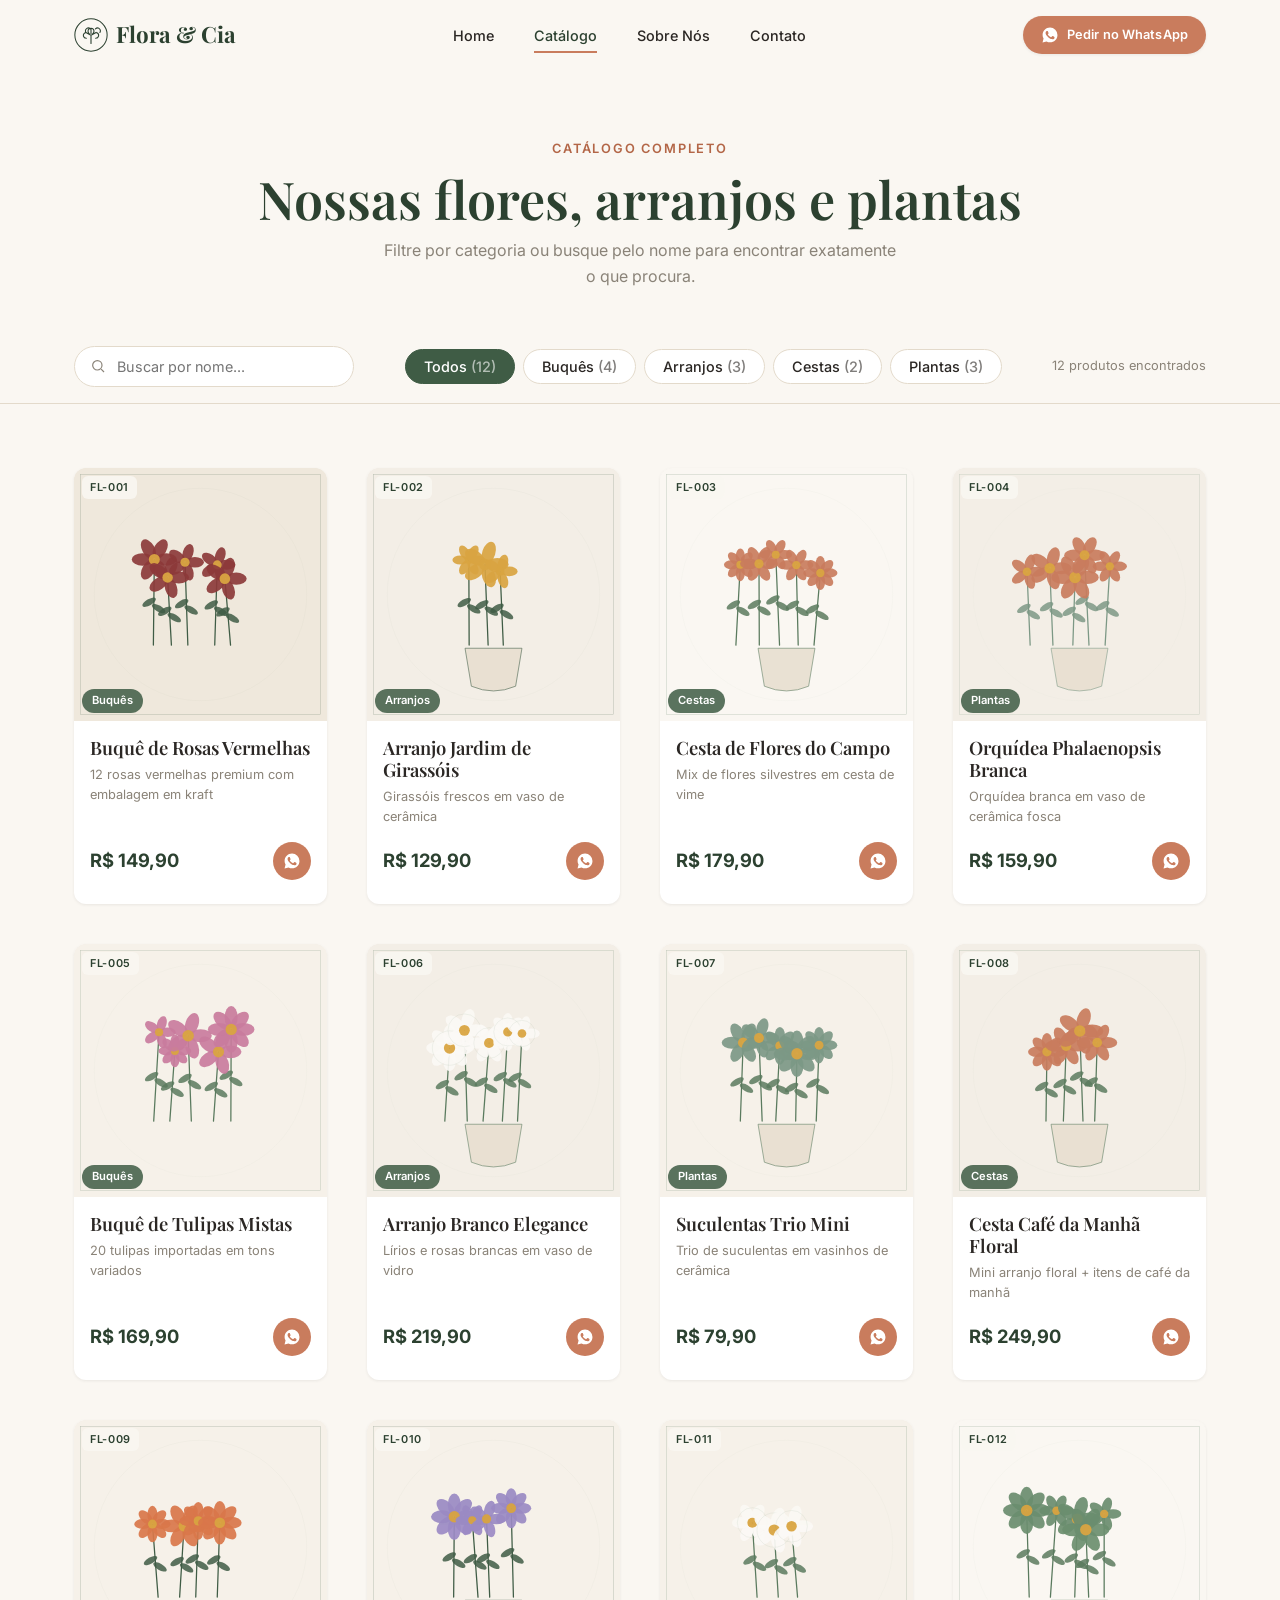
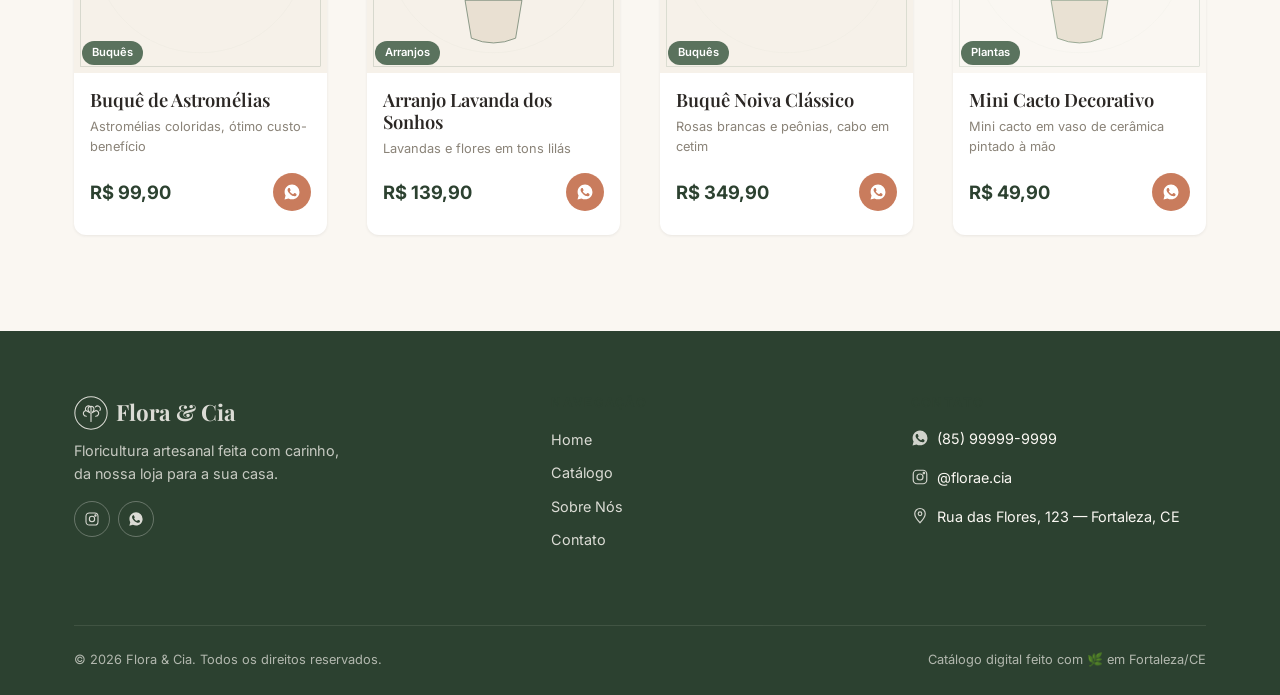
==== catalogo.html @ 4e7cace7 "Primeiro commit de lancamento" ====
<!DOCTYPE html>
<html lang="pt-BR">
<head>
  <meta charset="UTF-8">
  <meta name="viewport" content="width=device-width, initial-scale=1.0">
  <title>Catálogo | Flora & Cia</title>
  <meta name="description" content="Explore nosso catálogo completo de buquês, arranjos, cestas e plantas.">
  <link rel="icon" href="data:,">
  <link rel="stylesheet" href="css/global.css">
  <link rel="stylesheet" href="css/components.css">
  <link rel="stylesheet" href="css/catalogo.css">
</head>
<body>

  <!-- ============ NAVBAR ============ -->
  <header class="navbar">
    <div class="container navbar__inner">
      <a href="index.html" class="navbar__logo">
        <svg class="logo-mark" viewBox="0 0 40 40" fill="none">
          <circle cx="20" cy="20" r="19" stroke="currentColor" stroke-width="1.2"/>
          <path d="M20 12c2 0 3.5 1.7 3.5 3.7 0 1.4-.8 2.5-1.8 3.3M20 12c-2 0-3.5 1.7-3.5 3.7 0 1.4.8 2.5 1.8 3.3M20 12v6.5M14 17c-1.1-1.7-.5-3.8 1.1-4.8 1.4-.9 3.1-.4 4.2.6M14 17c-2 .4-3.3 2.3-2.9 4.3.4 1.5 1.8 2.5 3.4 2.5M14 17l4.9 2.8m11.6-2.8c1.1-1.7.5-3.8-1.1-4.8-1.4-.9-3.1-.4-4.2.6M26 17c2 .4 3.3 2.3 2.9 4.3-.4 1.5-1.8 2.5-3.4 2.5M26 17l-4.9 2.8M20 30v-9.5" stroke="currentColor" stroke-width="1.3" stroke-linecap="round"/>
        </svg>
        Flora &amp; Cia
      </a>

      <nav class="navbar__links" id="navbar-links">
        <a href="index.html">Home</a>
        <a href="catalogo.html" aria-current="page">Catálogo</a>
        <a href="sobre.html">Sobre Nós</a>
        <a href="contato.html">Contato</a>
      </nav>

      <div class="navbar__actions">
        <a href="#" class="btn btn--primary btn--sm" data-whatsapp="geral">
          <svg viewBox="0 0 24 24" fill="currentColor"><path d="M12.04 2C6.58 2 2.13 6.45 2.13 11.91c0 1.79.47 3.47 1.29 4.92L2.05 22l5.31-1.39a9.9 9.9 0 0 0 4.68 1.19h.01c5.46 0 9.91-4.45 9.91-9.91A9.93 9.93 0 0 0 12.04 2Zm5.85 14.18c-.25.7-1.45 1.34-2 1.43-.51.08-1.15.12-1.86-.12-.43-.14-.98-.33-1.68-.64-2.96-1.28-4.89-4.26-5.04-4.46-.15-.2-1.2-1.6-1.2-3.05 0-1.45.76-2.16 1.03-2.46.27-.3.59-.37.78-.37.2 0 .39 0 .56.01.18.01.42-.07.66.5.25.6.84 2.07.91 2.22.07.15.12.33.02.53-.1.2-.15.32-.3.49-.15.17-.31.38-.45.51-.15.15-.3.31-.13.61.17.3.76 1.25 1.63 2.02 1.12.99 2.06 1.3 2.36 1.45.3.15.48.13.65-.08.18-.2.74-.86.94-1.16.2-.3.4-.25.66-.15.27.1 1.7.8 1.99.94.3.15.49.22.56.34.07.13.07.74-.18 1.44Z"/></svg>
          <span class="btn-label">Pedir no WhatsApp</span>
        </a>
        <button type="button" class="navbar__toggle" aria-label="Abrir menu" aria-expanded="false">
          <span></span><span></span><span></span>
        </button>
      </div>
    </div>
  </header>

  <main>
    <!-- ============ CABEÇALHO DO CATÁLOGO ============ -->
    <section class="catalog-header container">
      <span class="eyebrow">Catálogo completo</span>
      <h1>Nossas flores, arranjos e plantas</h1>
      <p>Filtre por categoria ou busque pelo nome para encontrar exatamente o que procura.</p>
    </section>

    <!-- ============ BARRA DE FILTROS ============ -->
    <div class="catalog-toolbar">
      <div class="container catalog-toolbar__inner">
        <div class="catalog-search">
          <svg viewBox="0 0 24 24" fill="none" stroke="currentColor" stroke-width="1.8"><circle cx="11" cy="11" r="7"/><path d="m21 21-4.3-4.3"/></svg>
          <input type="text" id="catalog-search-input" placeholder="Buscar por nome..." aria-label="Buscar produto por nome">
        </div>
        <div class="catalog-filters" id="catalog-filters">
          <!-- Preenchido via js/filtro.js -->
        </div>
        <span class="catalog-count" id="catalog-count"></span>
      </div>
    </div>

    <!-- ============ GRADE DE PRODUTOS ============ -->
    <section class="container">
      <div class="grid grid--4 catalog-grid" id="catalog-grid">
        <!-- Preenchido via js/filtro.js -->
      </div>
    </section>
  </main>

  <!-- ============ FOOTER ============ -->
  <footer class="site-footer">
    <div class="container">
      <div class="footer__grid">
        <div class="footer__brand">
          <a href="index.html" class="navbar__logo">
            <svg class="logo-mark" viewBox="0 0 40 40" fill="none">
              <circle cx="20" cy="20" r="19" stroke="currentColor" stroke-width="1.2"/>
              <path d="M20 12c2 0 3.5 1.7 3.5 3.7 0 1.4-.8 2.5-1.8 3.3M20 12c-2 0-3.5 1.7-3.5 3.7 0 1.4.8 2.5 1.8 3.3M20 12v6.5M14 17c-1.1-1.7-.5-3.8 1.1-4.8 1.4-.9 3.1-.4 4.2.6M14 17c-2 .4-3.3 2.3-2.9 4.3.4 1.5 1.8 2.5 3.4 2.5M14 17l4.9 2.8m11.6-2.8c1.1-1.7.5-3.8-1.1-4.8-1.4-.9-3.1-.4-4.2.6M26 17c2 .4 3.3 2.3 2.9 4.3-.4 1.5-1.8 2.5-3.4 2.5M26 17l-4.9 2.8M20 30v-9.5" stroke="currentColor" stroke-width="1.3" stroke-linecap="round"/>
            </svg>
            Flora &amp; Cia
          </a>
          <p>Floricultura artesanal feita com carinho, da nossa loja para a sua casa.</p>
          <div class="footer__social">
            <a href="#" aria-label="Instagram">
              <svg viewBox="0 0 24 24" fill="none" stroke="currentColor" stroke-width="1.6"><rect x="3" y="3" width="18" height="18" rx="5"/><circle cx="12" cy="12" r="4"/><circle cx="17.2" cy="6.8" r="1"/></svg>
            </a>
            <a href="#" aria-label="WhatsApp" data-whatsapp="geral">
              <svg viewBox="0 0 24 24" fill="currentColor"><path d="M12.04 2C6.58 2 2.13 6.45 2.13 11.91c0 1.79.47 3.47 1.29 4.92L2.05 22l5.31-1.39a9.9 9.9 0 0 0 4.68 1.19h.01c5.46 0 9.91-4.45 9.91-9.91A9.93 9.93 0 0 0 12.04 2Zm5.85 14.18c-.25.7-1.45 1.34-2 1.43-.51.08-1.15.12-1.86-.12-.43-.14-.98-.33-1.68-.64-2.96-1.28-4.89-4.26-5.04-4.46-.15-.2-1.2-1.6-1.2-3.05 0-1.45.76-2.16 1.03-2.46.27-.3.59-.37.78-.37.2 0 .39 0 .56.01.18.01.42-.07.66.5.25.6.84 2.07.91 2.22.07.15.12.33.02.53-.1.2-.15.32-.3.49-.15.17-.31.38-.45.51-.15.15-.3.31-.13.61.17.3.76 1.25 1.63 2.02 1.12.99 2.06 1.3 2.36 1.45.3.15.48.13.65-.08.18-.2.74-.86.94-1.16.2-.3.4-.25.66-.15.27.1 1.7.8 1.99.94.3.15.49.22.56.34.07.13.07.74-.18 1.44Z"/></svg>
            </a>
          </div>
        </div>

        <div class="footer__col">
          <h4 class="footer__heading">Navegação</h4>
          <ul class="footer__links">
            <li><a href="index.html">Home</a></li>
            <li><a href="catalogo.html">Catálogo</a></li>
            <li><a href="sobre.html">Sobre Nós</a></li>
            <li><a href="contato.html">Contato</a></li>
          </ul>
        </div>

        <div class="footer__col">
          <h4 class="footer__heading">Contato</h4>
          <ul class="footer__contact">
            <li>
              <svg viewBox="0 0 24 24" fill="currentColor"><path d="M12.04 2C6.58 2 2.13 6.45 2.13 11.91c0 1.79.47 3.47 1.29 4.92L2.05 22l5.31-1.39a9.9 9.9 0 0 0 4.68 1.19h.01c5.46 0 9.91-4.45 9.91-9.91A9.93 9.93 0 0 0 12.04 2Zm5.85 14.18c-.25.7-1.45 1.34-2 1.43-.51.08-1.15.12-1.86-.12-.43-.14-.98-.33-1.68-.64-2.96-1.28-4.89-4.26-5.04-4.46-.15-.2-1.2-1.6-1.2-3.05 0-1.45.76-2.16 1.03-2.46.27-.3.59-.37.78-.37.2 0 .39 0 .56.01.18.01.42-.07.66.5.25.6.84 2.07.91 2.22.07.15.12.33.02.53-.1.2-.15.32-.3.49-.15.17-.31.38-.45.51-.15.15-.3.31-.13.61.17.3.76 1.25 1.63 2.02 1.12.99 2.06 1.3 2.36 1.45.3.15.48.13.65-.08.18-.2.74-.86.94-1.16.2-.3.4-.25.66-.15.27.1 1.7.8 1.99.94.3.15.49.22.56.34.07.13.07.74-.18 1.44Z"/></svg>
              <span>(85) 99999-9999</span>
            </li>
            <li>
              <svg viewBox="0 0 24 24" fill="none" stroke="currentColor" stroke-width="1.6"><rect x="3" y="3" width="18" height="18" rx="5"/><circle cx="12" cy="12" r="4"/><circle cx="17.2" cy="6.8" r="1"/></svg>
              <span>@florae.cia</span>
            </li>
            <li>
              <svg viewBox="0 0 24 24" fill="none" stroke="currentColor" stroke-width="1.6"><path d="M12 21s-7-7.3-7-12a7 7 0 1 1 14 0c0 4.7-7 12-7 12Z"/><circle cx="12" cy="9" r="2.4"/></svg>
              <span>Rua das Flores, 123 — Fortaleza, CE</span>
            </li>
          </ul>
        </div>
      </div>

      <div class="footer__bottom">
        <span>© 2026 Flora &amp; Cia. Todos os direitos reservados.</span>
        <span>Catálogo digital feito com 🌿 em Fortaleza/CE</span>
      </div>
    </div>
  </footer>

  <a href="#" class="whatsapp-float" data-whatsapp="geral" aria-label="Falar no WhatsApp">
    <svg viewBox="0 0 24 24" fill="currentColor"><path d="M12.04 2C6.58 2 2.13 6.45 2.13 11.91c0 1.79.47 3.47 1.29 4.92L2.05 22l5.31-1.39a9.9 9.9 0 0 0 4.68 1.19h.01c5.46 0 9.91-4.45 9.91-9.91A9.93 9.93 0 0 0 12.04 2Zm5.85 14.18c-.25.7-1.45 1.34-2 1.43-.51.08-1.15.12-1.86-.12-.43-.14-.98-.33-1.68-.64-2.96-1.28-4.89-4.26-5.04-4.46-.15-.2-1.2-1.6-1.2-3.05 0-1.45.76-2.16 1.03-2.46.27-.3.59-.37.78-.37.2 0 .39 0 .56.01.18.01.42-.07.66.5.25.6.84 2.07.91 2.22.07.15.12.33.02.53-.1.2-.15.32-.3.49-.15.17-.31.38-.45.51-.15.15-.3.31-.13.61.17.3.76 1.25 1.63 2.02 1.12.99 2.06 1.3 2.36 1.45.3.15.48.13.65-.08.18-.2.74-.86.94-1.16.2-.3.4-.25.66-.15.27.1 1.7.8 1.99.94.3.15.49.22.56.34.07.13.07.74-.18 1.44Z"/></svg>
  </a>

  <script src="js/whatsapp.js"></script>
  <script src="js/produtos.js"></script>
  <script src="js/ui.js"></script>
  <script src="js/filtro.js"></script>
</body>
</html>
---- css/global.css ----
/* ====================================================================
   GLOBAL.CSS — Design Tokens, Reset, Tipografia Base
   Floricultura — Design System: delicadeza, sofisticação, confiança
   ==================================================================== */

/* ---------- Importação de fontes ---------- */
@import url('https://fonts.googleapis.com/css2?family=Playfair+Display:ital,wght@0,500;0,600;0,700;1,500&family=Inter:wght@400;500;600;700&display=swap');

/* ---------- Design Tokens ---------- */
:root {
  /* Cores */
  --color-primary: #3F5C45;        /* verde-musgo */
  --color-primary-light: #7C9885;  /* verde-sálvia */
  --color-primary-dark: #2C4130;
  --color-secondary: #C97C5D;      /* terracota */
  --color-secondary-dark: #B36647;
  --color-accent: #D9A441;         /* dourado-areia */
  --color-text: #2B2724;           /* carvão quente */
  --color-text-muted: #8A8378;     /* cinza-areia */
  --color-bg: #FAF7F2;             /* off-white */
  --color-bg-alt: #F3EEE6;         /* off-white levemente mais escuro */
  --color-bg-deep: #EFE8DC;
  --color-white: #FFFFFF;
  --color-error: #8C3A3A;          /* vinho */
  --color-border: #E3DACB;

  /* Tipografia */
  --font-display: 'Playfair Display', Georgia, serif;
  --font-body: 'Inter', -apple-system, BlinkMacSystemFont, sans-serif;

  --fs-xs: 0.8rem;
  --fs-sm: 0.9rem;
  --fs-base: 1rem;
  --fs-md: 1.15rem;
  --fs-lg: 1.4rem;
  --fs-xl: 1.85rem;
  --fs-2xl: 2.5rem;
  --fs-3xl: 3.25rem;

  /* Espaçamentos */
  --space-xs: 4px;
  --space-sm: 8px;
  --space-md: 16px;
  --space-lg: 24px;
  --space-xl: 40px;
  --space-2xl: 64px;
  --space-3xl: 96px;

  /* Bordas */
  --radius-sm: 6px;
  --radius-md: 12px;
  --radius-lg: 20px;
  --radius-full: 999px;

  /* Sombras */
  --shadow-sm: 0 1px 3px rgba(43, 39, 36, 0.08);
  --shadow-md: 0 4px 16px rgba(43, 39, 36, 0.10);
  --shadow-lg: 0 16px 40px rgba(43, 39, 36, 0.14);

  /* Transições */
  --transition-fast: 0.18s ease;
  --transition-base: 0.28s cubic-bezier(0.4, 0, 0.2, 1);

  /* Largura máxima de conteúdo */
  --container-max: 1180px;
}

/* ---------- Reset ---------- */
*, *::before, *::after {
  box-sizing: border-box;
  margin: 0;
  padding: 0;
}

html {
  scroll-behavior: smooth;
}

@media (prefers-reduced-motion: reduce) {
  html {
    scroll-behavior: auto;
  }
  *, *::before, *::after {
    animation-duration: 0.01ms !important;
    animation-iteration-count: 1 !important;
    transition-duration: 0.01ms !important;
    scroll-behavior: auto !important;
  }
}

body {
  font-family: var(--font-body);
  font-size: var(--fs-base);
  color: var(--color-text);
  background-color: var(--color-bg);
  line-height: 1.6;
  -webkit-font-smoothing: antialiased;
  min-height: 100vh;
}

img {
  max-width: 100%;
  display: block;
}

a {
  color: inherit;
  text-decoration: none;
}

ul, ol {
  list-style: none;
}

button {
  font-family: inherit;
  cursor: pointer;
  border: none;
  background: none;
}

input, select {
  font-family: inherit;
  font-size: inherit;
}

/* Foco visível para acessibilidade de teclado */
a:focus-visible,
button:focus-visible,
input:focus-visible,
select:focus-visible {
  outline: 2px solid var(--color-secondary);
  outline-offset: 3px;
  border-radius: var(--radius-sm);
}

/* ---------- Tipografia base ---------- */
h1, h2, h3, h4 {
  font-family: var(--font-display);
  color: var(--color-primary-dark);
  line-height: 1.2;
  font-weight: 600;
}

h1 { font-size: var(--fs-3xl); }
h2 { font-size: var(--fs-2xl); }
h3 { font-size: var(--fs-xl); }
h4 { font-size: var(--fs-md); }

p {
  color: var(--color-text);
}

.text-muted {
  color: var(--color-text-muted);
}

/* ---------- Utilitários de layout ---------- */
.container {
  width: 100%;
  max-width: var(--container-max);
  margin-inline: auto;
  padding-inline: var(--space-lg);
}

.section {
  padding-block: var(--space-3xl);
}

.section--alt {
  background-color: var(--color-bg-alt);
}

.section-header {
  text-align: center;
  max-width: 640px;
  margin-inline: auto;
  margin-bottom: var(--space-2xl);
}

.eyebrow {
  display: inline-block;
  font-family: var(--font-body);
  font-size: var(--fs-xs);
  font-weight: 600;
  letter-spacing: 0.14em;
  text-transform: uppercase;
  color: var(--color-secondary-dark);
  margin-bottom: var(--space-sm);
}

.section-header h2 {
  margin-bottom: var(--space-sm);
}

.section-header p {
  color: var(--color-text-muted);
  font-size: var(--fs-md);
}

.text-center { text-align: center; }

.visually-hidden {
  position: absolute;
  width: 1px;
  height: 1px;
  overflow: hidden;
  clip: rect(0,0,0,0);
  white-space: nowrap;
}

/* ---------- Grid utilitário ---------- */
.grid {
  display: grid;
  gap: var(--space-xl);
}

.grid--2 { grid-template-columns: repeat(2, 1fr); }
.grid--3 { grid-template-columns: repeat(3, 1fr); }
.grid--4 { grid-template-columns: repeat(4, 1fr); }

@media (max-width: 980px) {
  .grid--4 { grid-template-columns: repeat(2, 1fr); }
  .grid--3 { grid-template-columns: repeat(2, 1fr); }
}

@media (max-width: 620px) {
  :root {
    --fs-3xl: 2.25rem;
    --fs-2xl: 1.85rem;
    --fs-xl: 1.4rem;
    --space-3xl: 56px;
    --space-2xl: 40px;
  }
  .grid--4, .grid--3, .grid--2 {
    grid-template-columns: 1fr;
  }
}
---- css/components.css ----
/* ====================================================================
   COMPONENTS.CSS — Navbar, Footer, Botões, Cards, Badges
   ==================================================================== */

/* ---------- Botões ---------- */
.btn {
  display: inline-flex;
  align-items: center;
  justify-content: center;
  gap: var(--space-sm);
  padding: 13px 28px;
  font-size: var(--fs-sm);
  font-weight: 600;
  letter-spacing: 0.01em;
  border-radius: var(--radius-full);
  transition: transform var(--transition-fast), box-shadow var(--transition-fast), background-color var(--transition-fast);
  white-space: nowrap;
}

.btn svg {
  width: 18px;
  height: 18px;
  flex-shrink: 0;
}

.btn--primary {
  background-color: var(--color-secondary);
  color: var(--color-white);
  box-shadow: var(--shadow-sm);
}

.btn--primary:hover {
  background-color: var(--color-secondary-dark);
  box-shadow: var(--shadow-md);
  transform: translateY(-2px);
}

.btn--secondary {
  background-color: transparent;
  color: var(--color-primary);
  border: 1.5px solid var(--color-primary);
}

.btn--secondary:hover {
  background-color: var(--color-primary);
  color: var(--color-white);
}

.btn--block {
  width: 100%;
}

.btn--lg {
  padding: 16px 36px;
  font-size: var(--fs-base);
}

.btn--sm {
  padding: 9px 18px;
  font-size: var(--fs-xs);
}

.btn--ghost {
  background-color: var(--color-bg-deep);
  color: var(--color-primary-dark);
}

.btn--ghost:hover {
  background-color: var(--color-border);
}

/* ---------- Navbar ---------- */
.navbar {
  position: sticky;
  top: 0;
  z-index: 100;
  background-color: rgba(250, 247, 242, 0.92);
  backdrop-filter: blur(8px);
  border-bottom: 1px solid transparent;
  transition: border-color var(--transition-base), box-shadow var(--transition-base);
}

.navbar.is-scrolled {
  border-bottom-color: var(--color-border);
  box-shadow: var(--shadow-sm);
}

.navbar__inner {
  display: flex;
  align-items: center;
  justify-content: space-between;
  padding-block: var(--space-md);
  gap: var(--space-lg);
}

.navbar__logo {
  display: flex;
  align-items: center;
  gap: var(--space-sm);
  font-family: var(--font-display);
  font-size: var(--fs-lg);
  font-weight: 700;
  color: var(--color-primary-dark);
}

.navbar__logo .logo-mark {
  width: 34px;
  height: 34px;
  flex-shrink: 0;
}

.navbar__links {
  display: flex;
  align-items: center;
  gap: var(--space-xl);
}

.navbar__links a {
  font-size: var(--fs-sm);
  font-weight: 500;
  color: var(--color-text);
  position: relative;
  padding-block: 4px;
  transition: color var(--transition-fast);
}

.navbar__links a::after {
  content: '';
  position: absolute;
  left: 0;
  bottom: -2px;
  width: 0;
  height: 1.5px;
  background-color: var(--color-secondary);
  transition: width var(--transition-base);
}

.navbar__links a:hover,
.navbar__links a[aria-current="page"] {
  color: var(--color-primary-dark);
}

.navbar__links a:hover::after,
.navbar__links a[aria-current="page"]::after {
  width: 100%;
}

.navbar__actions {
  display: flex;
  align-items: center;
  gap: var(--space-md);
}

.navbar__toggle {
  display: none;
  flex-direction: column;
  gap: 5px;
  padding: 6px;
}

.navbar__toggle span {
  display: block;
  width: 24px;
  height: 2px;
  background-color: var(--color-primary-dark);
  transition: transform var(--transition-fast), opacity var(--transition-fast);
}

@media (max-width: 860px) {
  .navbar__links {
    position: absolute;
    top: 100%;
    left: 0;
    right: 0;
    bottom: auto;
    max-height: calc(100vh - 100%);
    overflow-y: auto;
    z-index: 110;
    flex-direction: column;
    background-color: var(--color-bg);
    padding: var(--space-xl) var(--space-lg);
    gap: var(--space-lg);
    transform: translateY(-12px);
    opacity: 0;
    visibility: hidden;
    box-shadow: var(--shadow-md);
    transition: opacity var(--transition-base), transform var(--transition-base), visibility var(--transition-base);
  }

  .navbar__links.is-open {
    transform: translateY(0);
    opacity: 1;
    visibility: visible;
  }

  .navbar__toggle {
    display: flex;
  }

  .navbar__toggle.is-active span:nth-child(1) {
    transform: translateY(7px) rotate(45deg);
  }
  .navbar__toggle.is-active span:nth-child(2) {
    opacity: 0;
  }
  .navbar__toggle.is-active span:nth-child(3) {
    transform: translateY(-7px) rotate(-45deg);
  }

  .navbar__actions .btn span.btn-label {
    display: none;
  }
}

/* ---------- Card de Produto ---------- */
.product-card {
  display: flex;
  flex-direction: column;
  background-color: var(--color-white);
  border-radius: var(--radius-md);
  overflow: hidden;
  box-shadow: var(--shadow-sm);
  transition: transform var(--transition-base), box-shadow var(--transition-base);
}

.product-card:hover {
  transform: translateY(-6px);
  box-shadow: var(--shadow-md);
}

.product-card__image-wrap {
  position: relative;
  aspect-ratio: 1 / 1;
  overflow: hidden;
  background-color: var(--color-bg-alt);
}

.product-card__image-wrap img {
  width: 100%;
  height: 100%;
  object-fit: cover;
  transition: transform 0.5s ease;
}

.product-card:hover .product-card__image-wrap img {
  transform: scale(1.06);
}

.product-card__code {
  position: absolute;
  top: var(--space-sm);
  left: var(--space-sm);
  font-size: 0.68rem;
  font-weight: 600;
  letter-spacing: 0.06em;
  color: var(--color-primary-dark);
  background-color: rgba(250, 247, 242, 0.88);
  padding: 3px 8px;
  border-radius: var(--radius-sm);
}

.product-card__category {
  position: absolute;
  bottom: var(--space-sm);
  left: var(--space-sm);
  font-size: 0.7rem;
  font-weight: 600;
  color: var(--color-white);
  background-color: rgba(63, 92, 69, 0.85);
  padding: 3px 10px;
  border-radius: var(--radius-full);
}

.product-card__body {
  padding: var(--space-md) var(--space-md) var(--space-lg);
  display: flex;
  flex-direction: column;
  gap: 6px;
  flex: 1;
}

.product-card__name {
  font-family: var(--font-display);
  font-size: var(--fs-md);
  font-weight: 600;
  color: var(--color-text);
}

.product-card__desc {
  font-size: var(--fs-xs);
  color: var(--color-text-muted);
  flex: 1;
}

.product-card__footer {
  display: flex;
  align-items: center;
  justify-content: space-between;
  margin-top: var(--space-sm);
  gap: var(--space-sm);
}

.product-card__price {
  font-family: var(--font-body);
  font-weight: 700;
  font-size: var(--fs-md);
  color: var(--color-primary-dark);
}

.product-card__price small {
  font-weight: 500;
  font-size: var(--fs-xs);
  color: var(--color-text-muted);
}

.product-card__whatsapp {
  display: inline-flex;
  align-items: center;
  justify-content: center;
  width: 38px;
  height: 38px;
  border-radius: var(--radius-full);
  background-color: var(--color-secondary);
  color: var(--color-white);
  flex-shrink: 0;
  transition: background-color var(--transition-fast), transform var(--transition-fast);
}

.product-card__whatsapp:hover {
  background-color: var(--color-secondary-dark);
  transform: scale(1.08);
}

.product-card__whatsapp svg {
  width: 18px;
  height: 18px;
}

.product-card__link {
  position: absolute;
  inset: 0;
  z-index: 1;
}

.product-card {
  position: relative;
}

.product-card__footer {
  position: relative;
  z-index: 2;
}

.product-card__code,
.product-card__category {
  z-index: 2;
}

/* ---------- Badge indisponível ---------- */
.badge-indisponivel {
  position: absolute;
  inset: 0;
  background-color: rgba(43, 39, 36, 0.55);
  display: flex;
  align-items: center;
  justify-content: center;
  color: var(--color-white);
  font-weight: 600;
  font-size: var(--fs-sm);
  letter-spacing: 0.04em;
  z-index: 2;
}

/* ---------- WhatsApp Float Button (mobile) ---------- */
.whatsapp-float {
  position: fixed;
  bottom: var(--space-lg);
  right: var(--space-lg);
  width: 56px;
  height: 56px;
  border-radius: 50%;
  background-color: var(--color-secondary);
  color: var(--color-white);
  display: none;
  align-items: center;
  justify-content: center;
  box-shadow: var(--shadow-lg);
  z-index: 90;
  transition: transform var(--transition-fast);
}

.whatsapp-float:hover {
  transform: scale(1.08);
}

.whatsapp-float svg {
  width: 26px;
  height: 26px;
}

@media (max-width: 860px) {
  .whatsapp-float {
    display: flex;
  }
}

/* ---------- Footer ---------- */
.site-footer {
  background-color: var(--color-primary-dark);
  color: var(--color-bg);
  padding-block: var(--space-2xl) var(--space-lg);
}

.site-footer a {
  color: var(--color-bg);
  opacity: 0.85;
  transition: opacity var(--transition-fast);
}

.site-footer a:hover {
  opacity: 1;
}

.footer__grid {
  display: grid;
  grid-template-columns: 1.4fr 1fr 1fr;
  gap: var(--space-2xl);
  padding-bottom: var(--space-2xl);
}

.footer__brand .navbar__logo {
  color: var(--color-bg);
  margin-bottom: var(--space-sm);
}

.footer__brand p {
  color: var(--color-bg);
  opacity: 0.75;
  font-size: var(--fs-sm);
  max-width: 280px;
}

.footer__heading {
  font-family: var(--font-body);
  font-size: var(--fs-xs);
  font-weight: 700;
  letter-spacing: 0.1em;
  text-transform: uppercase;
  margin-bottom: var(--space-md);
  opacity: 0.65;
}

.footer__links li {
  margin-bottom: var(--space-sm);
}

.footer__links a {
  font-size: var(--fs-sm);
}

.footer__contact li {
  display: flex;
  align-items: flex-start;
  gap: var(--space-sm);
  margin-bottom: var(--space-md);
  font-size: var(--fs-sm);
}

.footer__contact svg {
  width: 18px;
  height: 18px;
  flex-shrink: 0;
  margin-top: 2px;
  opacity: 0.8;
}

.footer__social {
  display: flex;
  gap: var(--space-sm);
  margin-top: var(--space-md);
}

.footer__social a {
  width: 36px;
  height: 36px;
  border-radius: 50%;
  border: 1px solid rgba(250, 247, 242, 0.35);
  display: flex;
  align-items: center;
  justify-content: center;
  transition: background-color var(--transition-fast), border-color var(--transition-fast);
}

.footer__social a:hover {
  background-color: rgba(250, 247, 242, 0.12);
  border-color: rgba(250, 247, 242, 0.6);
}

.footer__social svg {
  width: 16px;
  height: 16px;
}

.footer__bottom {
  border-top: 1px solid rgba(250, 247, 242, 0.15);
  padding-top: var(--space-lg);
  display: flex;
  justify-content: space-between;
  align-items: center;
  font-size: var(--fs-xs);
  opacity: 0.65;
  flex-wrap: wrap;
  gap: var(--space-sm);
}

@media (max-width: 860px) {
  .footer__grid {
    grid-template-columns: 1fr;
    gap: var(--space-xl);
  }
}

/* ---------- CTA Final (usado em Home e Sobre) ---------- */
.cta-final {
  background-color: var(--color-primary-dark);
  border-radius: var(--radius-lg);
  margin-inline: var(--space-lg);
  padding: var(--space-2xl) var(--space-xl);
  text-align: center;
  position: relative;
  overflow: hidden;
}

.cta-final::before {
  content: '';
  position: absolute;
  top: -40%;
  right: -10%;
  width: 320px;
  height: 320px;
  border-radius: 50%;
  background-color: rgba(217, 164, 65, 0.12);
}

.cta-final__inner {
  position: relative;
  z-index: 1;
  max-width: 520px;
  margin-inline: auto;
}

.cta-final h2 {
  color: var(--color-bg);
  margin-bottom: var(--space-sm);
}

.cta-final p {
  color: var(--color-bg);
  opacity: 0.8;
  margin-bottom: var(--space-xl);
}

/* ---------- Tag/Chip de categoria (usado no catálogo) ---------- */
.chip {
  display: inline-flex;
  align-items: center;
  padding: 8px 18px;
  border-radius: var(--radius-full);
  border: 1px solid var(--color-border);
  background-color: var(--color-white);
  font-size: var(--fs-sm);
  font-weight: 500;
  color: var(--color-text);
  transition: all var(--transition-fast);
}

.chip:hover {
  border-color: var(--color-primary-light);
}

.chip.is-active {
  background-color: var(--color-primary);
  border-color: var(--color-primary);
  color: var(--color-white);
}

/* ---------- Card de Categoria (Home) ---------- */
.category-card {
  display: flex;
  flex-direction: column;
  align-items: center;
  gap: var(--space-md);
  text-align: center;
  padding: var(--space-xl) var(--space-md);
  border-radius: var(--radius-lg);
  background-color: var(--color-white);
  box-shadow: var(--shadow-sm);
  transition: transform var(--transition-base), box-shadow var(--transition-base);
}

.category-card:hover {
  transform: translateY(-5px);
  box-shadow: var(--shadow-md);
}

.category-card__icon {
  width: 56px;
  height: 56px;
  display: flex;
  align-items: center;
  justify-content: center;
  border-radius: 50%;
  background-color: var(--color-bg-alt);
  color: var(--color-primary);
}

.category-card__icon svg {
  width: 28px;
  height: 28px;
}

.category-card__name {
  font-family: var(--font-display);
  font-weight: 600;
  font-size: var(--fs-md);
  color: var(--color-text);
}

.category-card__count {
  font-size: var(--fs-xs);
  color: var(--color-text-muted);
}
---- css/catalogo.css ----
/* ====================================================================
   CATALOGO.CSS — Filtros, Busca, Grade de Produtos
   ==================================================================== */

.catalog-header {
  padding-block: var(--space-2xl) var(--space-xl);
  text-align: center;
}

.catalog-header h1 {
  margin-bottom: var(--space-sm);
}

.catalog-header p {
  color: var(--color-text-muted);
  max-width: 520px;
  margin-inline: auto;
}

/* ---------- Barra de filtros ---------- */
.catalog-toolbar {
  position: sticky;
  top: 73px;
  z-index: 50;
  background-color: rgba(250, 247, 242, 0.95);
  backdrop-filter: blur(8px);
  border-bottom: 1px solid var(--color-border);
  padding-block: var(--space-md);
  margin-bottom: var(--space-2xl);
}

.catalog-toolbar__inner {
  display: flex;
  align-items: center;
  justify-content: space-between;
  gap: var(--space-lg);
  flex-wrap: wrap;
}

.catalog-search {
  position: relative;
  flex-shrink: 0;
  width: 280px;
}

.catalog-search input {
  width: 100%;
  padding: 11px 16px 11px 42px;
  border-radius: var(--radius-full);
  border: 1px solid var(--color-border);
  background-color: var(--color-white);
  font-size: var(--fs-sm);
  color: var(--color-text);
  transition: border-color var(--transition-fast);
}

.catalog-search input:focus {
  outline: none;
  border-color: var(--color-primary-light);
}

.catalog-search svg {
  position: absolute;
  left: 16px;
  top: 50%;
  transform: translateY(-50%);
  width: 16px;
  height: 16px;
  color: var(--color-text-muted);
  pointer-events: none;
}

.catalog-filters {
  display: flex;
  gap: var(--space-sm);
  flex-wrap: wrap;
}

.catalog-count {
  font-size: var(--fs-xs);
  color: var(--color-text-muted);
  white-space: nowrap;
}

/* ---------- Grade ---------- */
.catalog-grid {
  grid-template-columns: repeat(4, 1fr);
  padding-bottom: var(--space-3xl);
}

.catalog-empty {
  grid-column: 1 / -1;
  text-align: center;
  padding-block: var(--space-3xl);
  color: var(--color-text-muted);
}

.catalog-empty svg {
  width: 48px;
  height: 48px;
  margin-bottom: var(--space-md);
  color: var(--color-border);
}

@media (max-width: 980px) {
  .catalog-grid { grid-template-columns: repeat(3, 1fr); }
}

@media (max-width: 760px) {
  .catalog-toolbar { top: 0; }
  .catalog-toolbar__inner {
    flex-direction: column;
    align-items: stretch;
  }
  .catalog-search { width: 100%; }
  .catalog-filters {
    overflow-x: auto;
    flex-wrap: nowrap;
    padding-bottom: 4px;
  }
  .catalog-grid { grid-template-columns: repeat(2, 1fr); gap: var(--space-md); }
}

@media (max-width: 480px) {
  .catalog-grid { grid-template-columns: 1fr; }
}
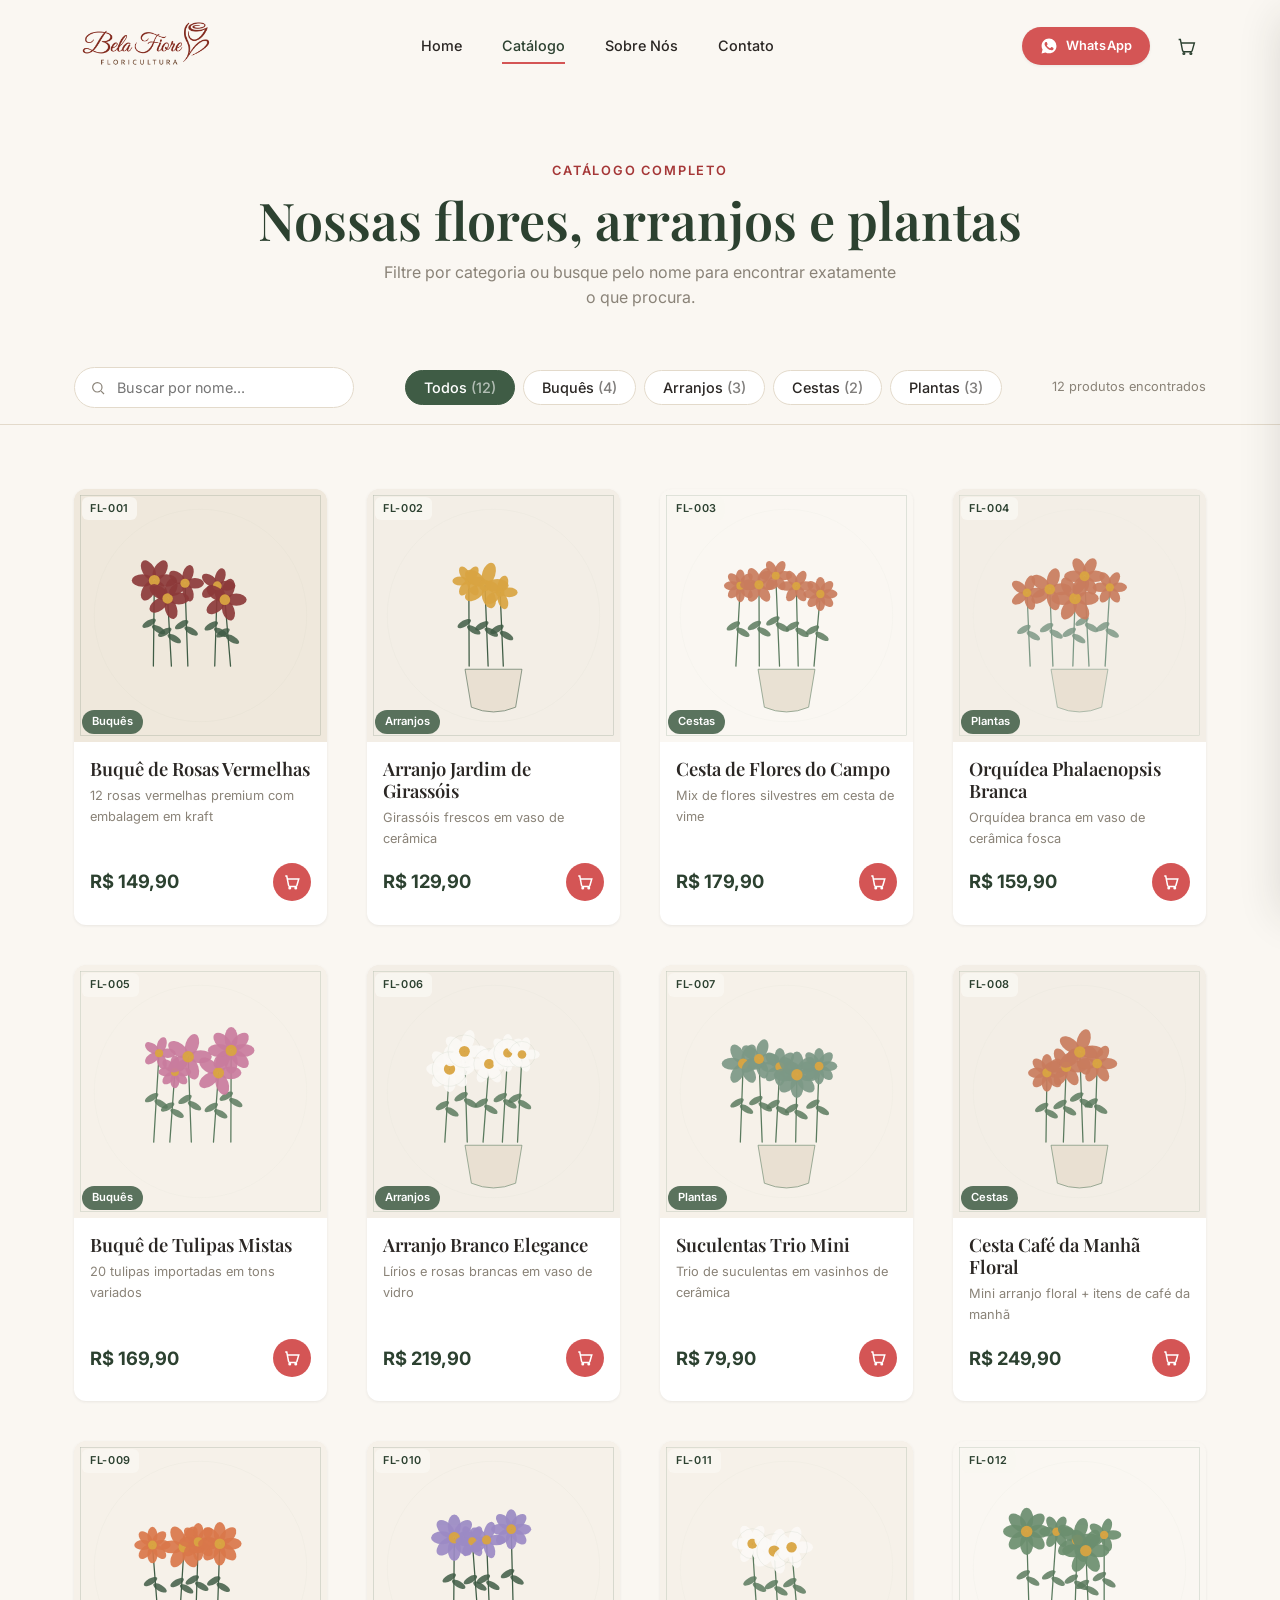
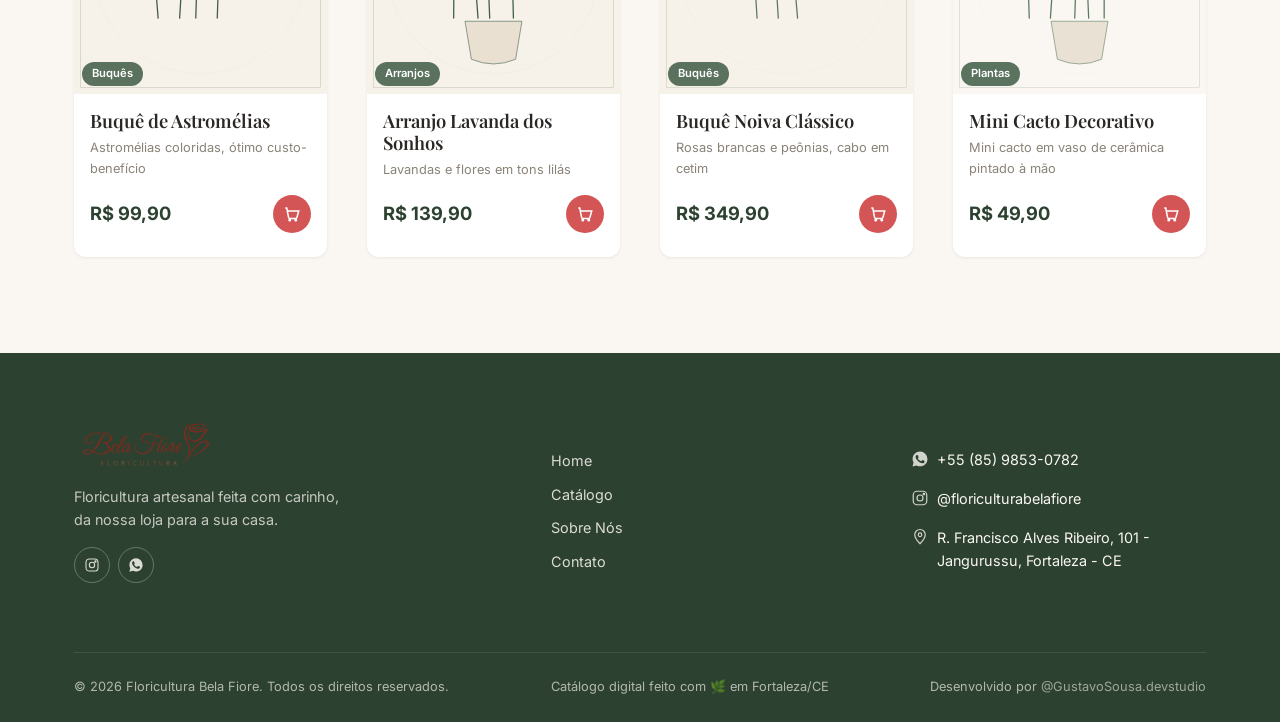
==== commit bdd4bac0: "Site quase completo, apenas aguardadndo imformacoes da cliente" ====
--- a/catalogo.html
+++ b/catalogo.html
@@ -3,12 +3,14 @@
 <head>
   <meta charset="UTF-8">
   <meta name="viewport" content="width=device-width, initial-scale=1.0">
-  <title>Catálogo | Flora & Cia</title>
+  <title>Catálogo | Floricultura Bela Fiore</title>
   <meta name="description" content="Explore nosso catálogo completo de buquês, arranjos, cestas e plantas.">
   <link rel="icon" href="data:,">
   <link rel="stylesheet" href="css/global.css">
   <link rel="stylesheet" href="css/components.css">
+  <link rel="stylesheet" href="css/carrinho.css">
   <link rel="stylesheet" href="css/catalogo.css">
+  <link rel="icon" type="image/x-icon" href="assets/logo/658783828_18084556868196636_3691549075917528460_n.jpg">
 </head>
 <body>
 
@@ -16,11 +18,7 @@
   <header class="navbar">
     <div class="container navbar__inner">
       <a href="index.html" class="navbar__logo">
-        <svg class="logo-mark" viewBox="0 0 40 40" fill="none">
-          <circle cx="20" cy="20" r="19" stroke="currentColor" stroke-width="1.2"/>
-          <path d="M20 12c2 0 3.5 1.7 3.5 3.7 0 1.4-.8 2.5-1.8 3.3M20 12c-2 0-3.5 1.7-3.5 3.7 0 1.4.8 2.5 1.8 3.3M20 12v6.5M14 17c-1.1-1.7-.5-3.8 1.1-4.8 1.4-.9 3.1-.4 4.2.6M14 17c-2 .4-3.3 2.3-2.9 4.3.4 1.5 1.8 2.5 3.4 2.5M14 17l4.9 2.8m11.6-2.8c1.1-1.7.5-3.8-1.1-4.8-1.4-.9-3.1-.4-4.2.6M26 17c2 .4 3.3 2.3 2.9 4.3-.4 1.5-1.8 2.5-3.4 2.5M26 17l-4.9 2.8M20 30v-9.5" stroke="currentColor" stroke-width="1.3" stroke-linecap="round"/>
-        </svg>
-        Flora &amp; Cia
+        <img src="assets/logo/ChatGPT Image 20 de jun. de 2026, 20_28_03.png" alt="" class="logo-mark">
       </a>
 
       <nav class="navbar__links" id="navbar-links">
@@ -33,8 +31,12 @@
       <div class="navbar__actions">
         <a href="#" class="btn btn--primary btn--sm" data-whatsapp="geral">
           <svg viewBox="0 0 24 24" fill="currentColor"><path d="M12.04 2C6.58 2 2.13 6.45 2.13 11.91c0 1.79.47 3.47 1.29 4.92L2.05 22l5.31-1.39a9.9 9.9 0 0 0 4.68 1.19h.01c5.46 0 9.91-4.45 9.91-9.91A9.93 9.93 0 0 0 12.04 2Zm5.85 14.18c-.25.7-1.45 1.34-2 1.43-.51.08-1.15.12-1.86-.12-.43-.14-.98-.33-1.68-.64-2.96-1.28-4.89-4.26-5.04-4.46-.15-.2-1.2-1.6-1.2-3.05 0-1.45.76-2.16 1.03-2.46.27-.3.59-.37.78-.37.2 0 .39 0 .56.01.18.01.42-.07.66.5.25.6.84 2.07.91 2.22.07.15.12.33.02.53-.1.2-.15.32-.3.49-.15.17-.31.38-.45.51-.15.15-.3.31-.13.61.17.3.76 1.25 1.63 2.02 1.12.99 2.06 1.3 2.36 1.45.3.15.48.13.65-.08.18-.2.74-.86.94-1.16.2-.3.4-.25.66-.15.27.1 1.7.8 1.99.94.3.15.49.22.56.34.07.13.07.74-.18 1.44Z"/></svg>
-          <span class="btn-label">Pedir no WhatsApp</span>
+          <span class="btn-label">WhatsApp</span>
         </a>
+        <button type="button" class="cart-trigger" data-cart-open aria-label="Abrir carrinho">
+          <svg viewBox="0 0 24 24" fill="none" stroke="currentColor" stroke-width="1.6"><path d="M3 4h2l2.4 12.4a2 2 0 0 0 2 1.6h7.2a2 2 0 0 0 2-1.6L21 8H6"/><circle cx="9" cy="20" r="1"/><circle cx="17" cy="20" r="1"/></svg>
+          <span class="cart-trigger__badge" data-cart-count>0</span>
+        </button>
         <button type="button" class="navbar__toggle" aria-label="Abrir menu" aria-expanded="false">
           <span></span><span></span><span></span>
         </button>
@@ -78,15 +80,11 @@
       <div class="footer__grid">
         <div class="footer__brand">
           <a href="index.html" class="navbar__logo">
-            <svg class="logo-mark" viewBox="0 0 40 40" fill="none">
-              <circle cx="20" cy="20" r="19" stroke="currentColor" stroke-width="1.2"/>
-              <path d="M20 12c2 0 3.5 1.7 3.5 3.7 0 1.4-.8 2.5-1.8 3.3M20 12c-2 0-3.5 1.7-3.5 3.7 0 1.4.8 2.5 1.8 3.3M20 12v6.5M14 17c-1.1-1.7-.5-3.8 1.1-4.8 1.4-.9 3.1-.4 4.2.6M14 17c-2 .4-3.3 2.3-2.9 4.3.4 1.5 1.8 2.5 3.4 2.5M14 17l4.9 2.8m11.6-2.8c1.1-1.7.5-3.8-1.1-4.8-1.4-.9-3.1-.4-4.2.6M26 17c2 .4 3.3 2.3 2.9 4.3-.4 1.5-1.8 2.5-3.4 2.5M26 17l-4.9 2.8M20 30v-9.5" stroke="currentColor" stroke-width="1.3" stroke-linecap="round"/>
-            </svg>
-            Flora &amp; Cia
+            <img src="assets/logo/ChatGPT Image 20 de jun. de 2026, 20_28_03.png" alt="" class="logo-mark">
           </a>
           <p>Floricultura artesanal feita com carinho, da nossa loja para a sua casa.</p>
           <div class="footer__social">
-            <a href="#" aria-label="Instagram">
+            <a href="https://www.instagram.com/floriculturabelafiore/" aria-label="Instagram">
               <svg viewBox="0 0 24 24" fill="none" stroke="currentColor" stroke-width="1.6"><rect x="3" y="3" width="18" height="18" rx="5"/><circle cx="12" cy="12" r="4"/><circle cx="17.2" cy="6.8" r="1"/></svg>
             </a>
             <a href="#" aria-label="WhatsApp" data-whatsapp="geral">
@@ -110,32 +108,115 @@
           <ul class="footer__contact">
             <li>
               <svg viewBox="0 0 24 24" fill="currentColor"><path d="M12.04 2C6.58 2 2.13 6.45 2.13 11.91c0 1.79.47 3.47 1.29 4.92L2.05 22l5.31-1.39a9.9 9.9 0 0 0 4.68 1.19h.01c5.46 0 9.91-4.45 9.91-9.91A9.93 9.93 0 0 0 12.04 2Zm5.85 14.18c-.25.7-1.45 1.34-2 1.43-.51.08-1.15.12-1.86-.12-.43-.14-.98-.33-1.68-.64-2.96-1.28-4.89-4.26-5.04-4.46-.15-.2-1.2-1.6-1.2-3.05 0-1.45.76-2.16 1.03-2.46.27-.3.59-.37.78-.37.2 0 .39 0 .56.01.18.01.42-.07.66.5.25.6.84 2.07.91 2.22.07.15.12.33.02.53-.1.2-.15.32-.3.49-.15.17-.31.38-.45.51-.15.15-.3.31-.13.61.17.3.76 1.25 1.63 2.02 1.12.99 2.06 1.3 2.36 1.45.3.15.48.13.65-.08.18-.2.74-.86.94-1.16.2-.3.4-.25.66-.15.27.1 1.7.8 1.99.94.3.15.49.22.56.34.07.13.07.74-.18 1.44Z"/></svg>
-              <span>(85) 99999-9999</span>
+              <span>+55 (85) 9853-0782</span>
             </li>
             <li>
               <svg viewBox="0 0 24 24" fill="none" stroke="currentColor" stroke-width="1.6"><rect x="3" y="3" width="18" height="18" rx="5"/><circle cx="12" cy="12" r="4"/><circle cx="17.2" cy="6.8" r="1"/></svg>
-              <span>@florae.cia</span>
+              <span>@floriculturabelafiore</span>
             </li>
             <li>
               <svg viewBox="0 0 24 24" fill="none" stroke="currentColor" stroke-width="1.6"><path d="M12 21s-7-7.3-7-12a7 7 0 1 1 14 0c0 4.7-7 12-7 12Z"/><circle cx="12" cy="9" r="2.4"/></svg>
-              <span>Rua das Flores, 123 — Fortaleza, CE</span>
+              <span>R. Francisco Alves Ribeiro, 101 - Jangurussu, Fortaleza - CE</span>
             </li>
           </ul>
         </div>
       </div>
 
       <div class="footer__bottom">
-        <span>© 2026 Flora &amp; Cia. Todos os direitos reservados.</span>
+        <span>© 2026 Floricultura Bela Fiore. Todos os direitos reservados.</span>
         <span>Catálogo digital feito com 🌿 em Fortaleza/CE</span>
+        <span>Desenvolvido por <a style="::hover {cursor:pointer}" href="https://www.instagram.com/gustavosousa.devstudio/">@GustavoSousa.devstudio</a></span>
       </div>
     </div>
   </footer>
+
+  <!-- ============ CARRINHO: OVERLAY + DRAWER ============ -->
+  <div class="cart-overlay" id="cart-overlay"></div>
+
+  <aside class="cart-drawer" id="cart-drawer" aria-label="Carrinho de compras">
+    <div class="cart-drawer__header">
+      <h2>Seu carrinho</h2>
+      <button type="button" class="cart-drawer__close" id="cart-close-btn" aria-label="Fechar carrinho">
+        <svg viewBox="0 0 24 24" fill="none" stroke="currentColor" stroke-width="1.8"><path d="M6 6l12 12M18 6 6 18"/></svg>
+      </button>
+    </div>
+
+    <!-- View 1: Lista de itens -->
+    <div class="cart-view" id="cart-view-list">
+      <div class="cart-items-list" id="cart-items-list"></div>
+
+      <div class="cart-empty-state" id="cart-empty-state">
+        <svg viewBox="0 0 24 24" fill="none" stroke="currentColor" stroke-width="1.4"><path d="M3 4h2l2.4 12.4a2 2 0 0 0 2 1.6h7.2a2 2 0 0 0 2-1.6L21 8H6"/><circle cx="9" cy="20" r="1"/><circle cx="17" cy="20" r="1"/></svg>
+        <p>Seu carrinho está vazio.<br>Explore o catálogo e adicione seus arranjos favoritos.</p>
+        <a href="catalogo.html" class="btn btn--secondary btn--sm">Ver catálogo</a>
+      </div>
+
+      <div class="cart-summary" id="cart-summary" style="display:none;">
+        <div class="cart-summary__row">
+          <span id="cart-total-count">0 itens</span>
+          <strong id="cart-total-value">R$ 0,00</strong>
+        </div>
+        <button type="button" class="btn btn--primary btn--block btn--lg" id="cart-checkout-btn" disabled>
+          Finalizar pedido
+        </button>
+      </div>
+    </div>
+
+    <!-- View 2: Checkout -->
+    <div class="cart-view" id="cart-view-checkout">
+      <form class="checkout-form" id="checkout-form">
+        <button type="button" class="checkout-back" id="cart-back-btn">
+          <svg viewBox="0 0 24 24" fill="none" stroke="currentColor" stroke-width="2"><path d="m15 18-6-6 6-6"/></svg>
+          Voltar ao carrinho
+        </button>
+
+        <div class="checkout-order-summary">
+          <strong>Resumo do pedido</strong>
+          <span id="cart-total-count-checkout">0 itens</span> — <span id="cart-total-value-checkout">R$ 0,00</span>
+        </div>
+
+        <div class="form-field">
+          <label for="checkout-nome">Nome completo</label>
+          <input type="text" id="checkout-nome" name="nome" placeholder="Seu nome" required>
+        </div>
+
+        <div class="form-field">
+          <label for="checkout-telefone">Telefone / WhatsApp</label>
+          <input type="tel" id="checkout-telefone" name="telefone" placeholder="(85) 99999-9999" required>
+        </div>
+
+        <div class="form-field">
+          <label for="checkout-pagamento">Forma de pagamento</label>
+          <select id="checkout-pagamento" name="pagamento" required>
+            <option value="" disabled selected>Selecione uma opção</option>
+            <option value="Pix">Pix</option>
+            <option value="Cartão de crédito">Cartão de crédito</option>
+            <option value="Cartão de débito">Cartão de débito</option>
+            <option value="Dinheiro">Dinheiro</option>
+          </select>
+        </div>
+
+        <div class="form-field">
+          <label for="checkout-observacoes">Observações (opcional)</label>
+          <textarea id="checkout-observacoes" name="observacoes" placeholder="Endereço de entrega, mensagem para o cartão, horário preferido..."></textarea>
+        </div>
+      </form>
+
+      <div class="checkout-submit-wrap">
+        <button type="submit" form="checkout-form" class="btn btn--primary btn--block btn--lg">
+          <svg viewBox="0 0 24 24" fill="currentColor"><path d="M12.04 2C6.58 2 2.13 6.45 2.13 11.91c0 1.79.47 3.47 1.29 4.92L2.05 22l5.31-1.39a9.9 9.9 0 0 0 4.68 1.19h.01c5.46 0 9.91-4.45 9.91-9.91A9.93 9.93 0 0 0 12.04 2Zm5.85 14.18c-.25.7-1.45 1.34-2 1.43-.51.08-1.15.12-1.86-.12-.43-.14-.98-.33-1.68-.64-2.96-1.28-4.89-4.26-5.04-4.46-.15-.2-1.2-1.6-1.2-3.05 0-1.45.76-2.16 1.03-2.46.27-.3.59-.37.78-.37.2 0 .39 0 .56.01.18.01.42-.07.66.5.25.6.84 2.07.91 2.22.07.15.12.33.02.53-.1.2-.15.32-.3.49-.15.17-.31.38-.45.51-.15.15-.3.31-.13.61.17.3.76 1.25 1.63 2.02 1.12.99 2.06 1.3 2.36 1.45.3.15.48.13.65-.08.18-.2.74-.86.94-1.16.2-.3.4-.25.66-.15.27.1 1.7.8 1.99.94.3.15.49.22.56.34.07.13.07.74-.18 1.44Z"/></svg>
+          Enviar pedido pelo WhatsApp
+        </button>
+      </div>
+    </div>
+  </aside>
 
   <a href="#" class="whatsapp-float" data-whatsapp="geral" aria-label="Falar no WhatsApp">
     <svg viewBox="0 0 24 24" fill="currentColor"><path d="M12.04 2C6.58 2 2.13 6.45 2.13 11.91c0 1.79.47 3.47 1.29 4.92L2.05 22l5.31-1.39a9.9 9.9 0 0 0 4.68 1.19h.01c5.46 0 9.91-4.45 9.91-9.91A9.93 9.93 0 0 0 12.04 2Zm5.85 14.18c-.25.7-1.45 1.34-2 1.43-.51.08-1.15.12-1.86-.12-.43-.14-.98-.33-1.68-.64-2.96-1.28-4.89-4.26-5.04-4.46-.15-.2-1.2-1.6-1.2-3.05 0-1.45.76-2.16 1.03-2.46.27-.3.59-.37.78-.37.2 0 .39 0 .56.01.18.01.42-.07.66.5.25.6.84 2.07.91 2.22.07.15.12.33.02.53-.1.2-.15.32-.3.49-.15.17-.31.38-.45.51-.15.15-.3.31-.13.61.17.3.76 1.25 1.63 2.02 1.12.99 2.06 1.3 2.36 1.45.3.15.48.13.65-.08.18-.2.74-.86.94-1.16.2-.3.4-.25.66-.15.27.1 1.7.8 1.99.94.3.15.49.22.56.34.07.13.07.74-.18 1.44Z"/></svg>
   </a>
 
   <script src="js/whatsapp.js"></script>
+  <script src="js/carrinho.js"></script>
   <script src="js/produtos.js"></script>
   <script src="js/ui.js"></script>
   <script src="js/filtro.js"></script>
--- a/css/global.css
+++ b/css/global.css
@@ -5,6 +5,16 @@
 
 /* ---------- Importação de fontes ---------- */
 @import url('https://fonts.googleapis.com/css2?family=Playfair+Display:ital,wght@0,500;0,600;0,700;1,500&family=Inter:wght@400;500;600;700&display=swap');
+@import url('https://fonts.googleapis.com/css2?family=Great+Vibes&family=Noto+Sans:ital,wght@0,100..900;1,100..900&display=swap');
+
+
+@view-transition {
+  navigation: auto;
+}
+
+::view-transition-groups(root) {
+  animation-duration: 1s;
+}
 
 /* ---------- Design Tokens ---------- */
 :root {
@@ -12,8 +22,8 @@
   --color-primary: #3F5C45;        /* verde-musgo */
   --color-primary-light: #7C9885;  /* verde-sálvia */
   --color-primary-dark: #2C4130;
-  --color-secondary: #C97C5D;      /* terracota */
-  --color-secondary-dark: #B36647;
+  --color-secondary: #d45555;      /* terracota */
+  --color-secondary-dark: #a53737;
   --color-accent: #D9A441;         /* dourado-areia */
   --color-text: #2B2724;           /* carvão quente */
   --color-text-muted: #8A8378;     /* cinza-areia */
@@ -63,6 +73,7 @@
 
   /* Largura máxima de conteúdo */
   --container-max: 1180px;
+
 }
 
 /* ---------- Reset ---------- */
@@ -96,6 +107,7 @@
   line-height: 1.6;
   -webkit-font-smoothing: antialiased;
   min-height: 100vh;
+  overflow-x: hidden;
 }
 
 img {
@@ -236,3 +248,4 @@
     grid-template-columns: 1fr;
   }
 }
+
--- a/css/components.css
+++ b/css/components.css
@@ -17,6 +17,12 @@
   white-space: nowrap;
 }
 
+.nome-loja {
+  font-family: "Great Vibes", cursive;
+  font-weight: 400;
+  font-style: normal;
+}
+
 .btn svg {
   width: 18px;
   height: 18px;
@@ -67,6 +73,15 @@
 
 .btn--ghost:hover {
   background-color: var(--color-border);
+}
+
+.btn:disabled {
+  background-color: var(--color-border) !important;
+  color: var(--color-text-muted) !important;
+  border-color: var(--color-border) !important;
+  cursor: not-allowed;
+  box-shadow: none !important;
+  transform: none !important;
 }
 
 /* ---------- Navbar ---------- */
@@ -104,9 +119,12 @@
 }
 
 .navbar__logo .logo-mark {
-  width: 34px;
-  height: 34px;
+  width: 60px;
+  height: 60px;
   flex-shrink: 0;
+  border-radius: 30%;
+  transform: scale(2.5); /* Dá um zoom de 20% na imagem */ 
+  margin-left: 40px;
 }
 
 .navbar__links {
@@ -336,6 +354,17 @@
   height: 18px;
 }
 
+.product-card__add-cart:disabled {
+  background-color: var(--color-border);
+  color: var(--color-text-muted);
+  cursor: not-allowed;
+  pointer-events: none;
+}
+
+.product-card__add-cart.is-added {
+  background-color: var(--color-primary);
+}
+
 .product-card__link {
   position: absolute;
   inset: 0;
--- a/css/carrinho.css
+++ b/css/carrinho.css
@@ -0,0 +1,394 @@
+/* ====================================================================
+   CARRINHO.CSS — Drawer lateral, itens, etapa de checkout
+   ==================================================================== */
+
+body.no-scroll {
+  overflow: hidden;
+}
+
+/* ---------- Botão de carrinho na navbar ---------- */
+.cart-trigger {
+  position: relative;
+  display: inline-flex;
+  align-items: center;
+  justify-content: center;
+  width: 40px;
+  height: 40px;
+  border-radius: 50%;
+  color: var(--color-primary-dark);
+  transition: background-color var(--transition-fast);
+}
+
+.cart-trigger:hover {
+  background-color: var(--color-bg-deep);
+}
+
+.cart-trigger svg {
+  width: 21px;
+  height: 21px;
+}
+
+.cart-trigger__badge {
+  position: absolute;
+  top: -2px;
+  right: -2px;
+  min-width: 18px;
+  height: 18px;
+  padding: 0 4px;
+  border-radius: var(--radius-full);
+  background-color: var(--color-secondary);
+  color: var(--color-white);
+  font-size: 0.66rem;
+  font-weight: 700;
+  display: none;
+  align-items: center;
+  justify-content: center;
+}
+
+/* ---------- Overlay ---------- */
+.cart-overlay {
+  position: fixed;
+  inset: 0;
+  background-color: rgba(43, 39, 36, 0.45);
+  z-index: 150;
+  opacity: 0;
+  visibility: hidden;
+  transition: opacity var(--transition-base), visibility var(--transition-base);
+}
+
+.cart-overlay.is-open {
+  opacity: 1;
+  visibility: visible;
+}
+
+/* ---------- Drawer ---------- */
+.cart-drawer {
+  position: fixed;
+  top: 0;
+  right: 0;
+  bottom: 0;
+  width: min(420px, 100vw);
+  background-color: var(--color-bg);
+  z-index: 160;
+  display: flex;
+  flex-direction: column;
+  transform: translateX(100%);
+  transition: transform var(--transition-base);
+  box-shadow: var(--shadow-lg);
+}
+
+.cart-drawer.is-open {
+  transform: translateX(0);
+}
+
+.cart-drawer__header {
+  display: flex;
+  align-items: center;
+  justify-content: space-between;
+  padding: var(--space-lg);
+  border-bottom: 1px solid var(--color-border);
+  flex-shrink: 0;
+}
+
+.cart-drawer__header h2 {
+  font-size: var(--fs-lg);
+}
+
+.cart-drawer__close {
+  width: 36px;
+  height: 36px;
+  border-radius: 50%;
+  display: flex;
+  align-items: center;
+  justify-content: center;
+  color: var(--color-text-muted);
+  transition: background-color var(--transition-fast);
+}
+
+.cart-drawer__close:hover {
+  background-color: var(--color-bg-deep);
+}
+
+.cart-drawer__close svg {
+  width: 20px;
+  height: 20px;
+}
+
+/* ---------- View: Lista de itens ---------- */
+.cart-view {
+  display: flex;
+  flex-direction: column;
+  flex: 1;
+  min-height: 0;
+}
+
+#cart-view-checkout {
+  display: none;
+}
+
+.cart-items-list {
+  flex: 1;
+  overflow-y: auto;
+  padding: var(--space-md) var(--space-lg);
+  display: flex;
+  flex-direction: column;
+  gap: var(--space-md);
+}
+
+.cart-empty-state {
+  flex: 1;
+  display: flex;
+  flex-direction: column;
+  align-items: center;
+  justify-content: center;
+  gap: var(--space-md);
+  padding: var(--space-xl);
+  text-align: center;
+  color: var(--color-text-muted);
+}
+
+.cart-empty-state svg {
+  width: 56px;
+  height: 56px;
+  color: var(--color-border);
+}
+
+.cart-empty-state p {
+  font-size: var(--fs-sm);
+  color: var(--color-text-muted);
+}
+
+/* ---------- Item do carrinho ---------- */
+.cart-item {
+  display: flex;
+  gap: var(--space-md);
+  align-items: center;
+  padding-bottom: var(--space-md);
+  border-bottom: 1px solid var(--color-border);
+}
+
+.cart-item:last-child {
+  border-bottom: none;
+}
+
+.cart-item__image {
+  width: 64px;
+  height: 64px;
+  border-radius: var(--radius-sm);
+  overflow: hidden;
+  flex-shrink: 0;
+  background-color: var(--color-bg-alt);
+}
+
+.cart-item__image img {
+  width: 100%;
+  height: 100%;
+  object-fit: cover;
+}
+
+.cart-item__info {
+  flex: 1;
+  display: flex;
+  flex-direction: column;
+  gap: 4px;
+  min-width: 0;
+}
+
+.cart-item__name {
+  font-size: var(--fs-sm);
+  font-weight: 600;
+  color: var(--color-text);
+  overflow: hidden;
+  text-overflow: ellipsis;
+  white-space: nowrap;
+}
+
+.cart-item__price {
+  font-size: var(--fs-xs);
+  color: var(--color-text-muted);
+}
+
+.cart-item__qty {
+  display: flex;
+  align-items: center;
+  gap: var(--space-sm);
+  margin-top: 2px;
+}
+
+.cart-item__qty-btn {
+  width: 24px;
+  height: 24px;
+  border-radius: 50%;
+  border: 1px solid var(--color-border);
+  display: flex;
+  align-items: center;
+  justify-content: center;
+  font-size: var(--fs-sm);
+  color: var(--color-primary-dark);
+  transition: background-color var(--transition-fast);
+}
+
+.cart-item__qty-btn:hover {
+  background-color: var(--color-bg-deep);
+}
+
+.cart-item__qty-value {
+  font-size: var(--fs-sm);
+  font-weight: 600;
+  min-width: 16px;
+  text-align: center;
+}
+
+.cart-item__remove {
+  color: var(--color-text-muted);
+  flex-shrink: 0;
+  width: 32px;
+  height: 32px;
+  border-radius: 50%;
+  display: flex;
+  align-items: center;
+  justify-content: center;
+  transition: background-color var(--transition-fast), color var(--transition-fast);
+}
+
+.cart-item__remove:hover {
+  background-color: var(--color-bg-deep);
+  color: var(--color-error);
+}
+
+.cart-item__remove svg {
+  width: 17px;
+  height: 17px;
+}
+
+/* ---------- Resumo + ação ---------- */
+.cart-summary {
+  flex-shrink: 0;
+  padding: var(--space-lg);
+  border-top: 1px solid var(--color-border);
+  background-color: var(--color-bg-alt);
+}
+
+.cart-summary__row {
+  display: flex;
+  justify-content: space-between;
+  align-items: baseline;
+  margin-bottom: var(--space-md);
+}
+
+.cart-summary__row span:first-child {
+  font-size: var(--fs-sm);
+  color: var(--color-text-muted);
+}
+
+.cart-summary__row strong {
+  font-family: var(--font-body);
+  font-size: var(--fs-xl);
+  color: var(--color-primary-dark);
+}
+
+/* ---------- View: Checkout ---------- */
+.checkout-form {
+  flex: 1;
+  overflow-y: auto;
+  padding: var(--space-lg);
+  display: flex;
+  flex-direction: column;
+  gap: var(--space-md);
+}
+
+.checkout-back {
+  display: inline-flex;
+  align-items: center;
+  gap: 6px;
+  font-size: var(--fs-xs);
+  font-weight: 600;
+  color: var(--color-text-muted);
+  margin-bottom: var(--space-sm);
+  align-self: flex-start;
+  transition: color var(--transition-fast);
+}
+
+.checkout-back:hover {
+  color: var(--color-primary-dark);
+}
+
+.checkout-back svg {
+  width: 14px;
+  height: 14px;
+}
+
+.checkout-order-summary {
+  background-color: var(--color-bg-alt);
+  border-radius: var(--radius-md);
+  padding: var(--space-md);
+  font-size: var(--fs-xs);
+  color: var(--color-text-muted);
+  margin-bottom: var(--space-sm);
+}
+
+.checkout-order-summary strong {
+  display: block;
+  color: var(--color-text);
+  font-size: var(--fs-sm);
+  margin-bottom: 4px;
+}
+
+.form-field {
+  display: flex;
+  flex-direction: column;
+  gap: 6px;
+}
+
+.form-field label {
+  font-size: var(--fs-xs);
+  font-weight: 600;
+  color: var(--color-text);
+}
+
+.form-field input,
+.form-field select,
+.form-field textarea {
+  padding: 11px 14px;
+  border-radius: var(--radius-sm);
+  border: 1px solid var(--color-border);
+  background-color: var(--color-white);
+  font-size: var(--fs-sm);
+  color: var(--color-text);
+  font-family: var(--font-body);
+  transition: border-color var(--transition-fast);
+}
+
+.form-field input:focus,
+.form-field select:focus,
+.form-field textarea:focus {
+  outline: none;
+  border-color: var(--color-primary-light);
+}
+
+.form-field textarea {
+  resize: vertical;
+  min-height: 70px;
+}
+
+.form-field select {
+  appearance: none;
+  background-image: url("data:image/svg+xml,%3Csvg xmlns='http://www.w3.org/2000/svg' viewBox='0 0 24 24' fill='none' stroke='%238A8378' stroke-width='2'%3E%3Cpath d='m6 9 6 6 6-6'/%3E%3C/svg%3E");
+  background-repeat: no-repeat;
+  background-position: right 12px center;
+  background-size: 16px;
+  padding-right: 36px;
+}
+
+.checkout-submit-wrap {
+  flex-shrink: 0;
+  padding: var(--space-lg);
+  border-top: 1px solid var(--color-border);
+  background-color: var(--color-bg-alt);
+}
+
+@media (max-width: 480px) {
+  .cart-drawer {
+    width: 100vw;
+  }
+}
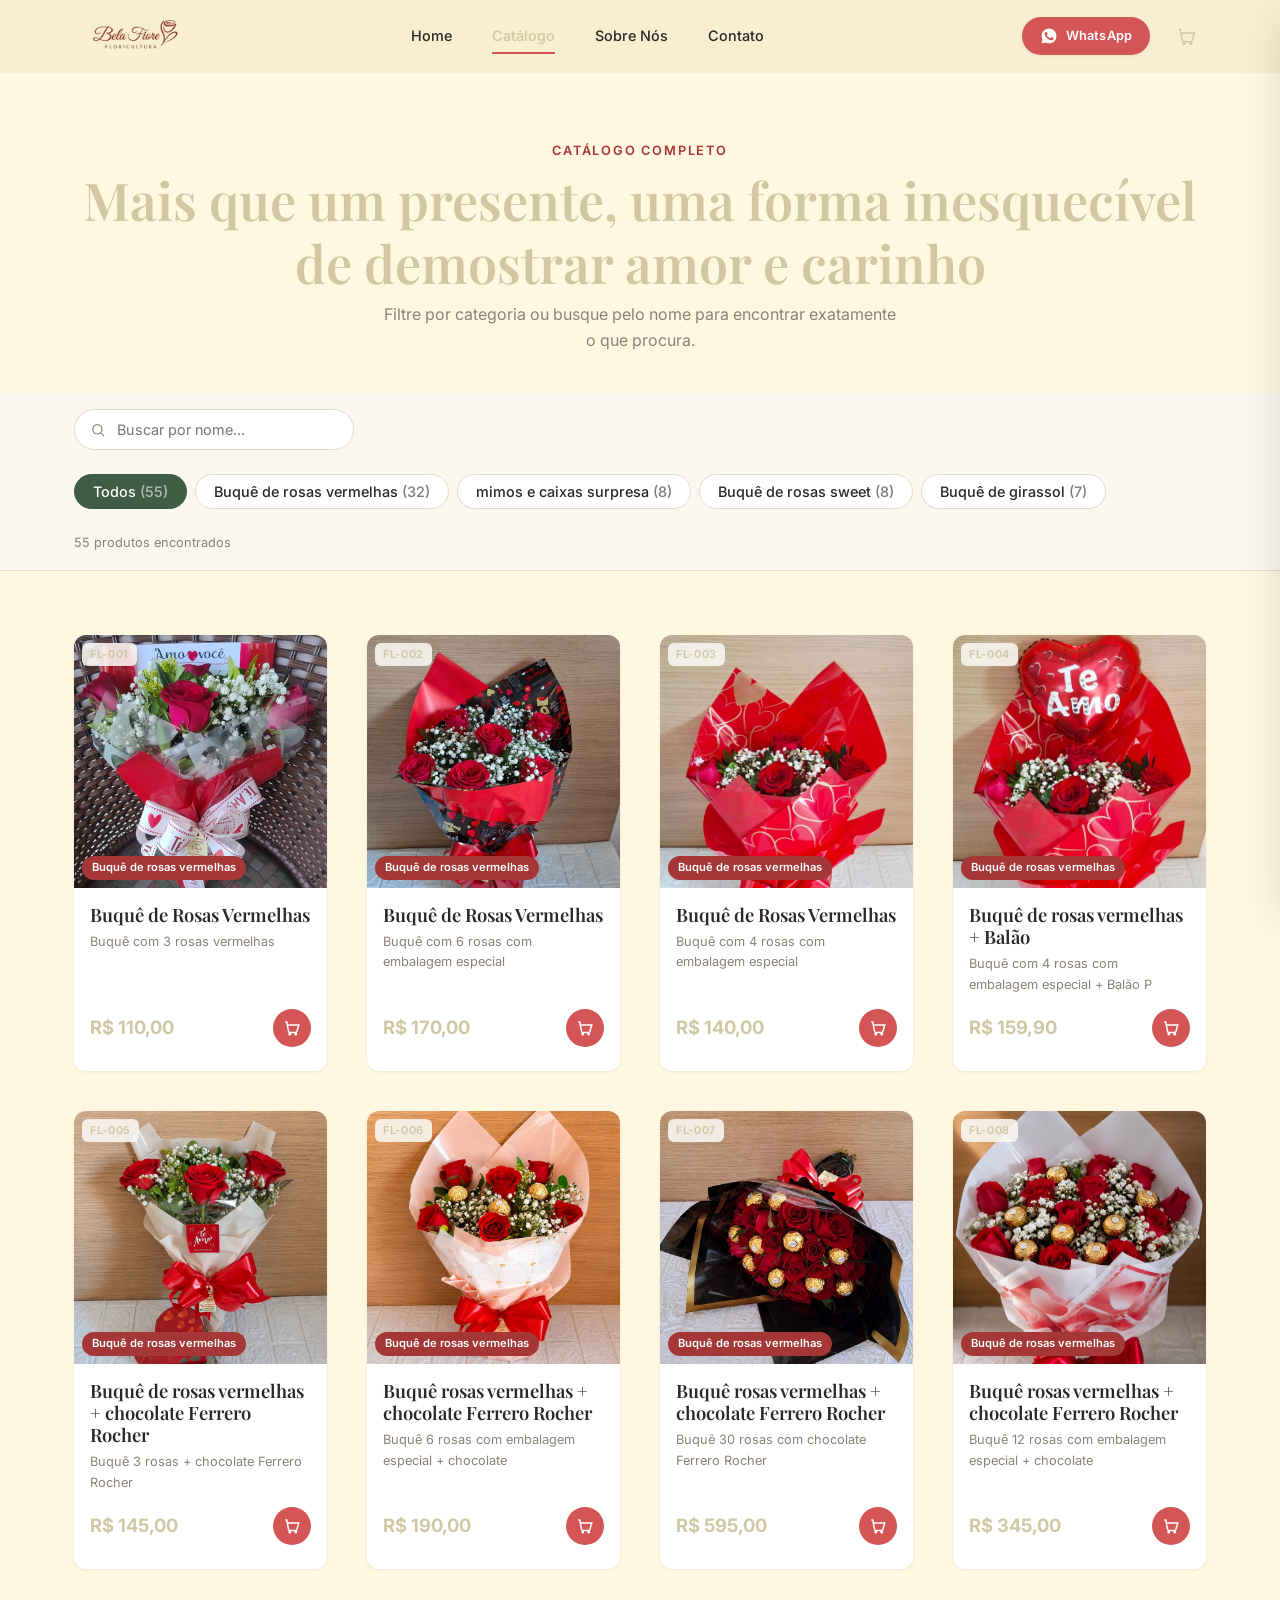
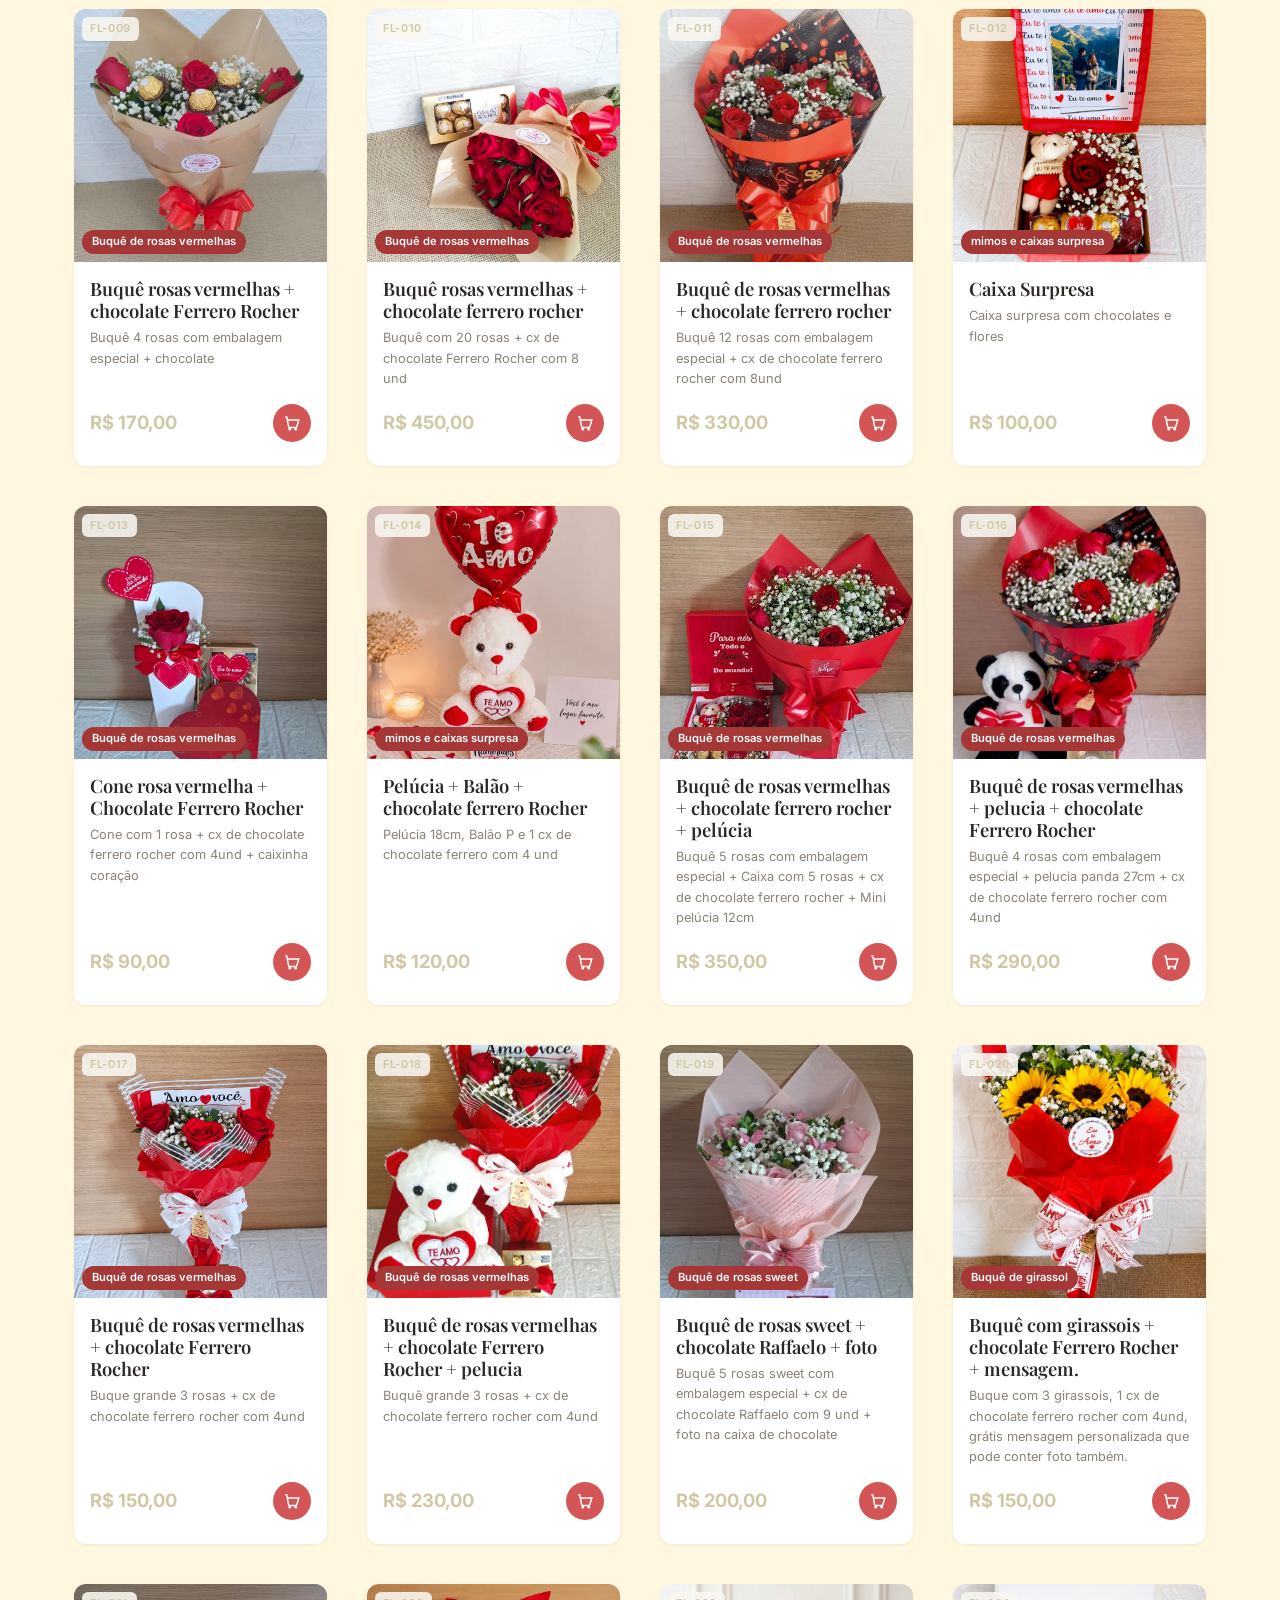
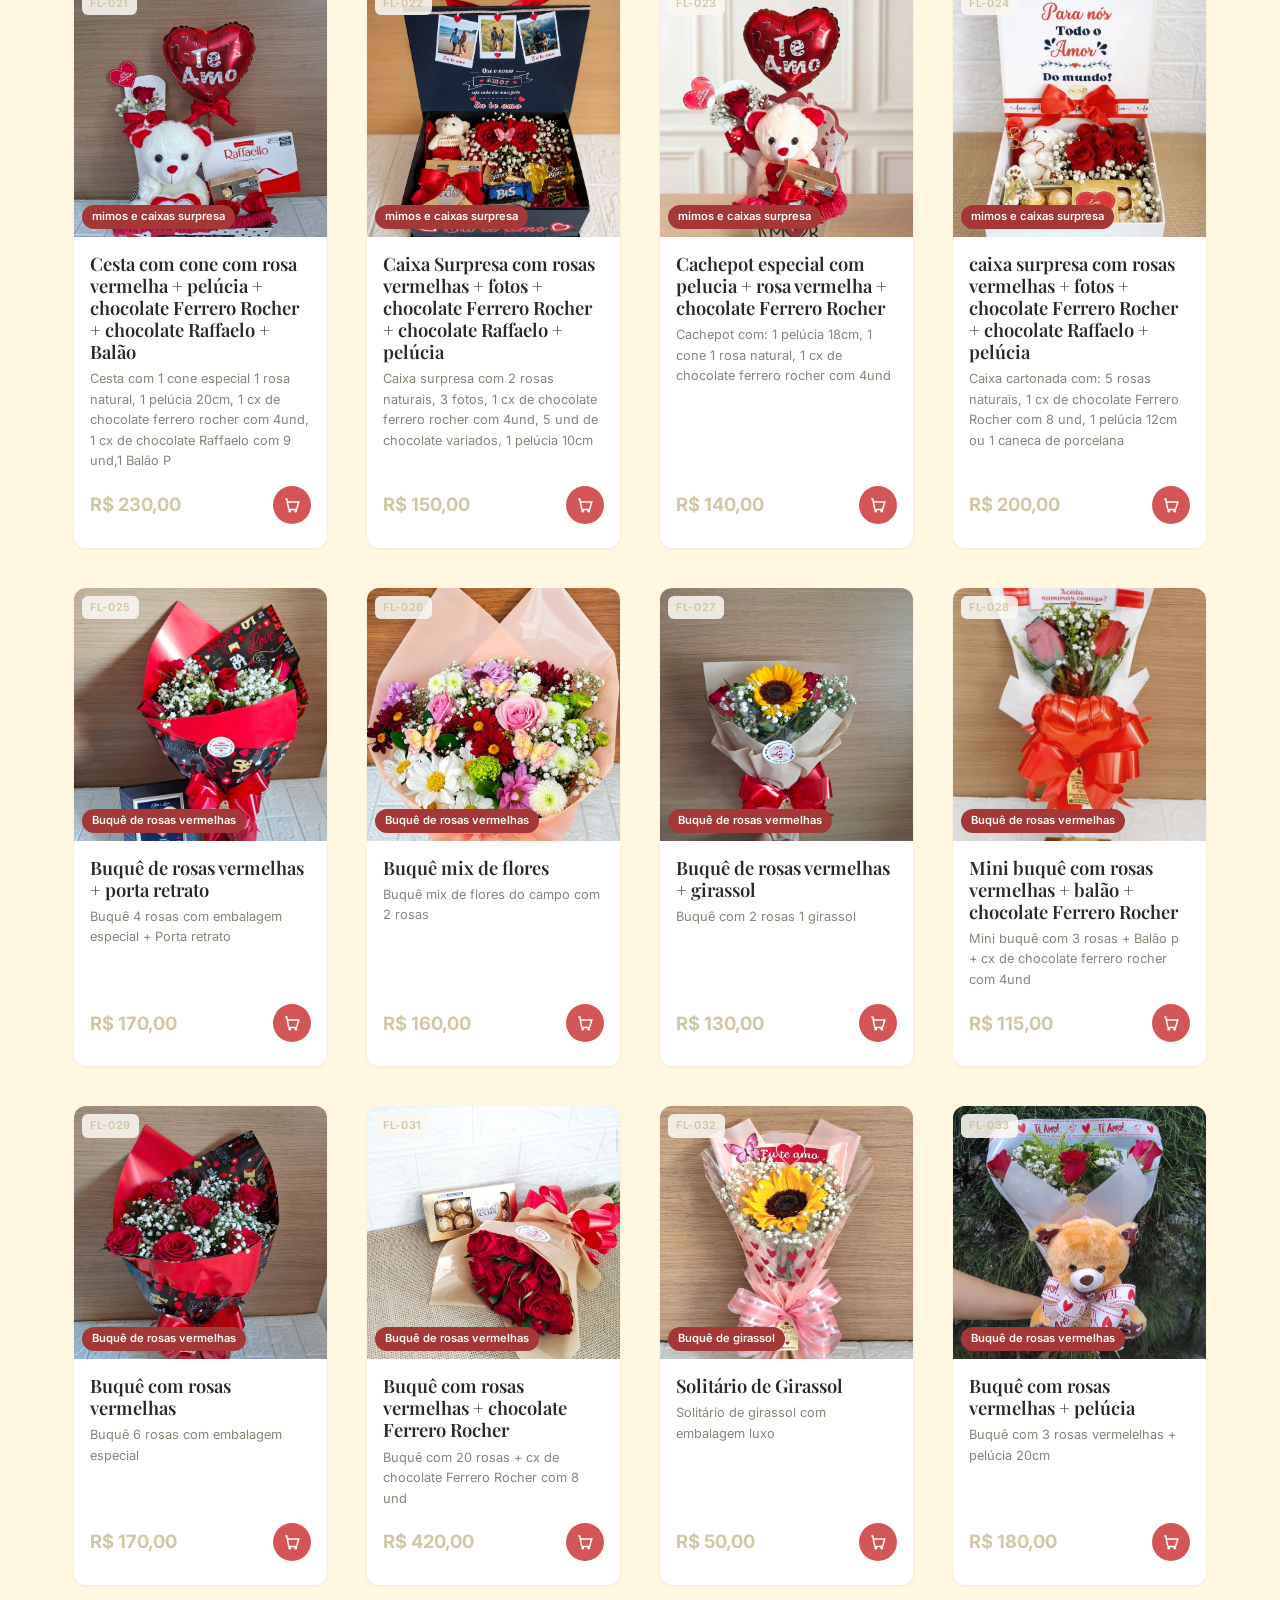
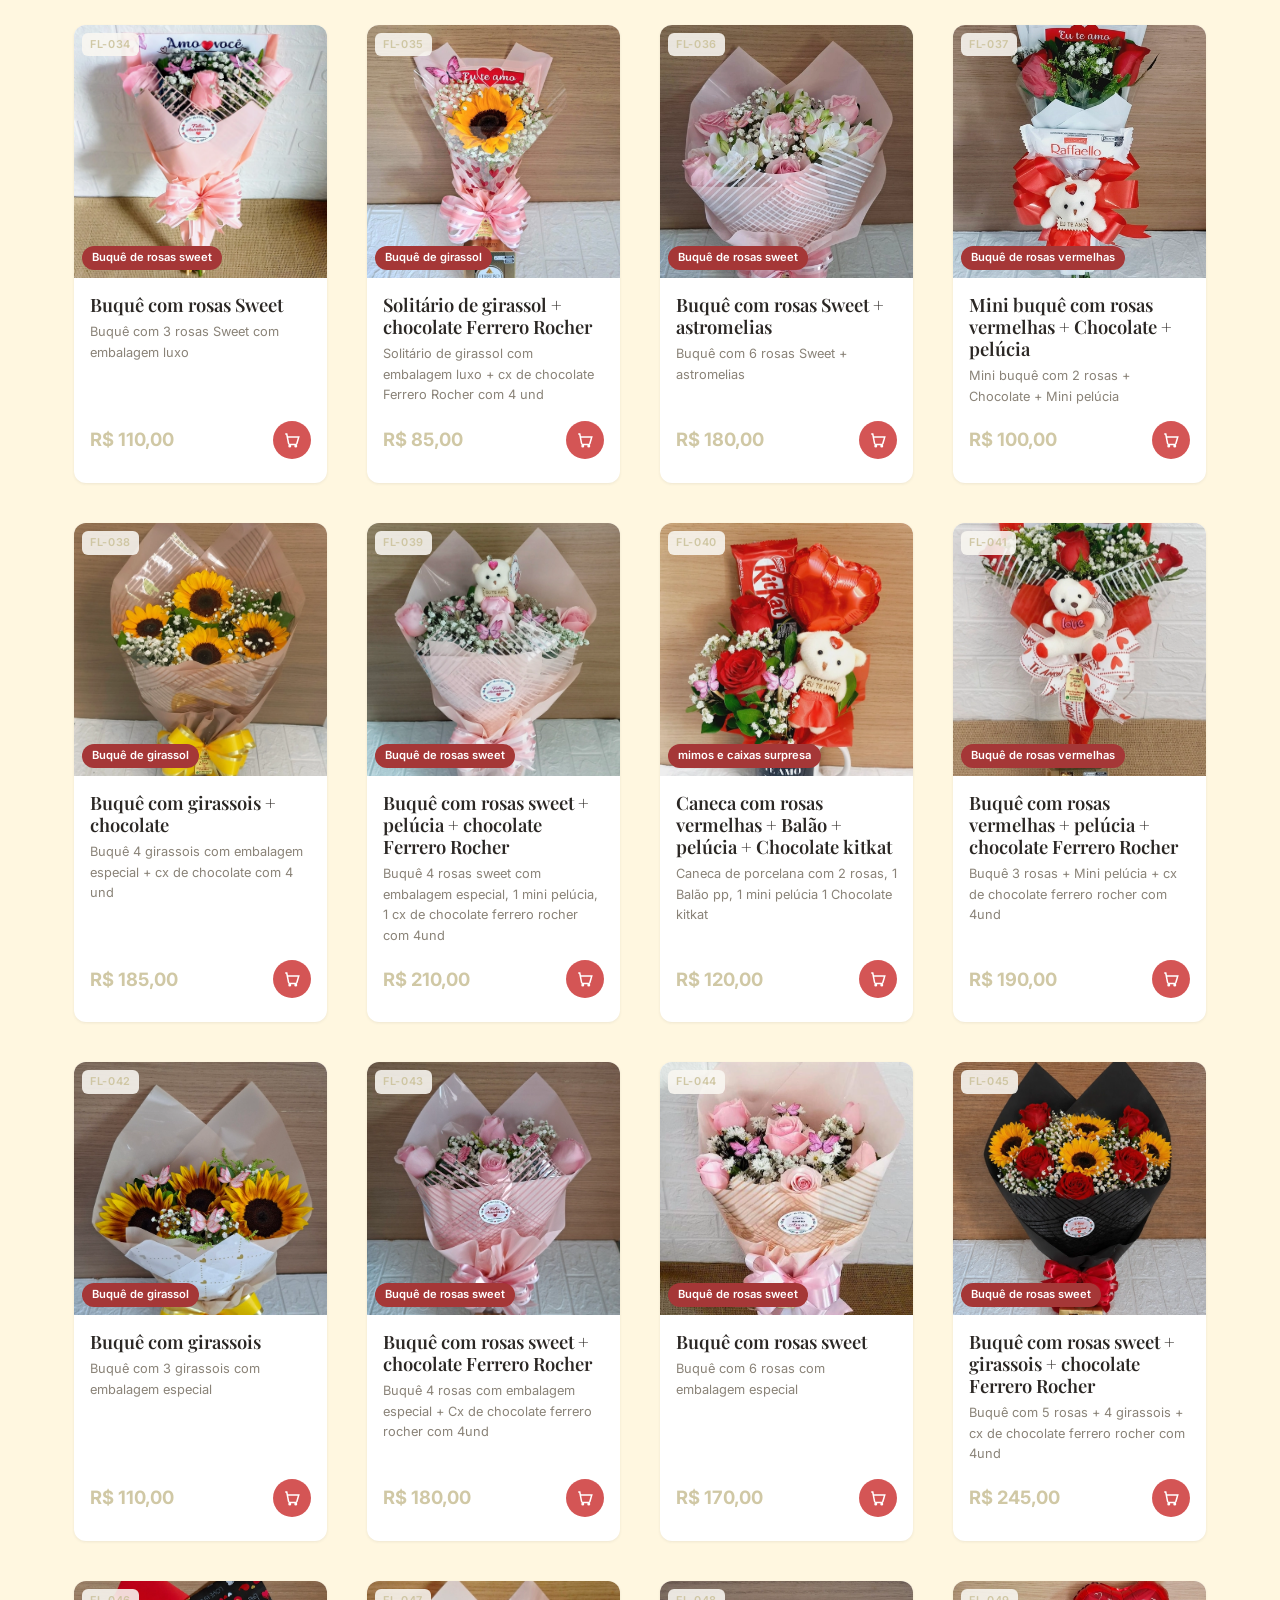
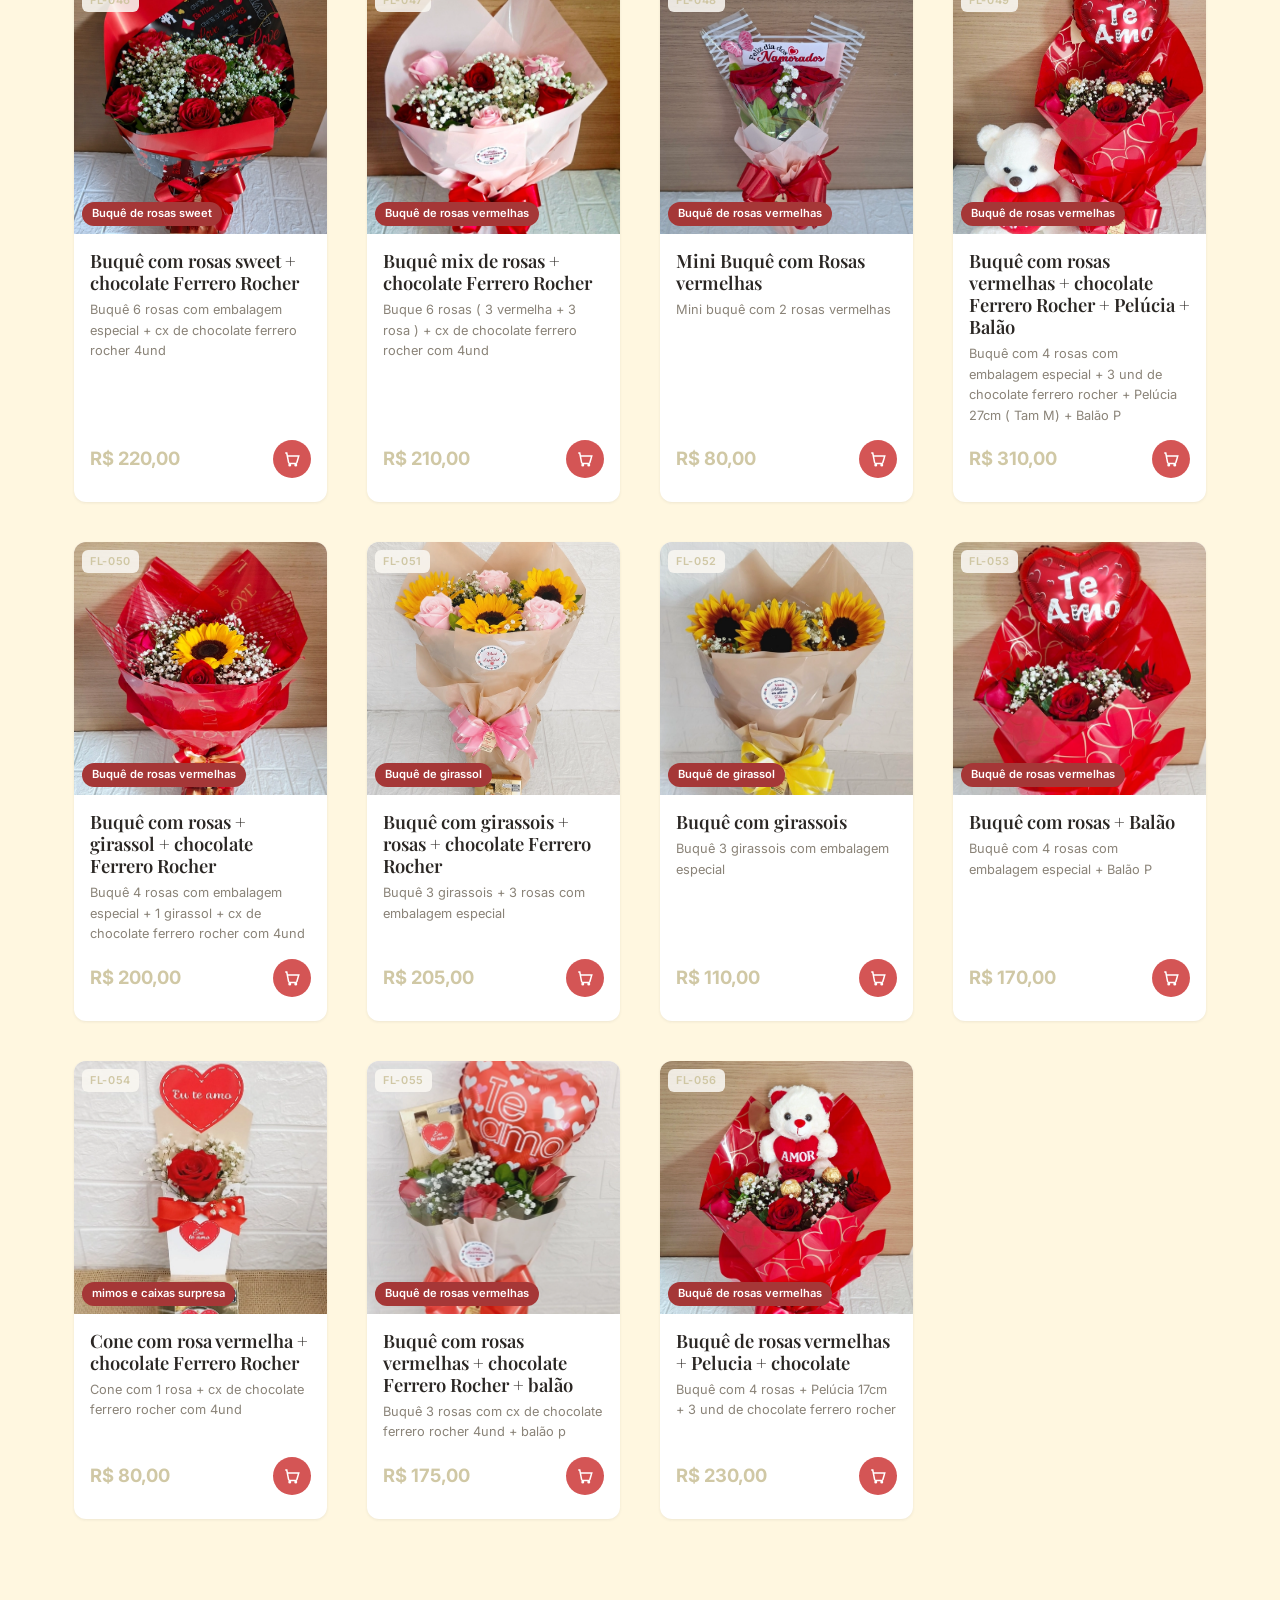
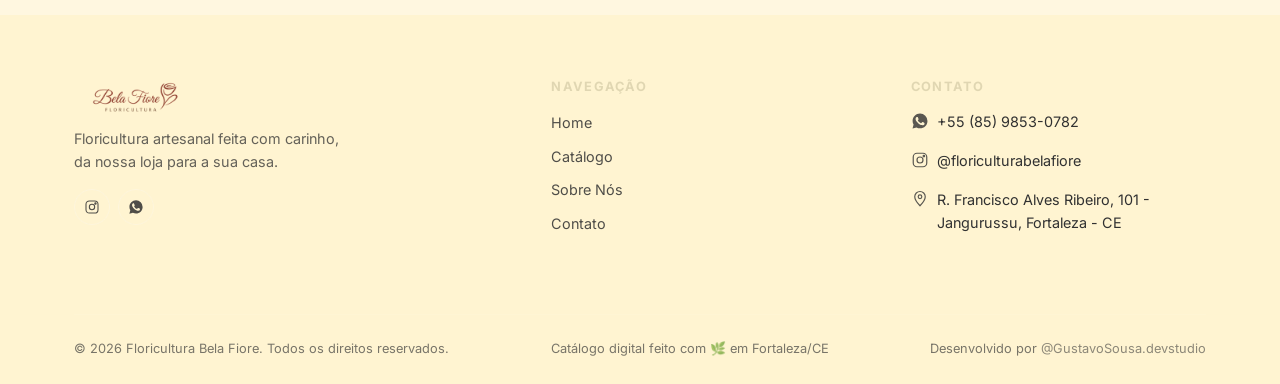
==== commit 270bcc18: "Atualização do catalogo e categorias além de melhorias em pequenos detalhes" ====
--- a/catalogo.html
+++ b/catalogo.html
@@ -10,8 +10,7 @@
   <link rel="stylesheet" href="css/components.css">
   <link rel="stylesheet" href="css/carrinho.css">
   <link rel="stylesheet" href="css/catalogo.css">
-  <link rel="icon" type="image/x-icon" href="assets/logo/658783828_18084556868196636_3691549075917528460_n.jpg">
-</head>
+    <link rel="icon" type="image/x-icon" href="assets/logo/logo1.jpg"></head>
 <body>
 
   <!-- ============ NAVBAR ============ -->
@@ -48,7 +47,7 @@
     <!-- ============ CABEÇALHO DO CATÁLOGO ============ -->
     <section class="catalog-header container">
       <span class="eyebrow">Catálogo completo</span>
-      <h1>Nossas flores, arranjos e plantas</h1>
+      <h1>Mais que um presente, uma forma inesquecível de demostrar amor e carinho</h1>
       <p>Filtre por categoria ou busque pelo nome para encontrar exatamente o que procura.</p>
     </section>
 
@@ -192,7 +191,6 @@
             <option value="Pix">Pix</option>
             <option value="Cartão de crédito">Cartão de crédito</option>
             <option value="Cartão de débito">Cartão de débito</option>
-            <option value="Dinheiro">Dinheiro</option>
           </select>
         </div>
 
--- a/css/global.css
+++ b/css/global.css
@@ -21,13 +21,14 @@
   /* Cores */
   --color-primary: #3F5C45;        /* verde-musgo */
   --color-primary-light: #7C9885;  /* verde-sálvia */
-  --color-primary-dark: #2C4130;
+  --color-primary-dark: #ccc39dea;
+    --color-primary-footer: #fff4d1;
   --color-secondary: #d45555;      /* terracota */
   --color-secondary-dark: #a53737;
   --color-accent: #D9A441;         /* dourado-areia */
   --color-text: #2B2724;           /* carvão quente */
   --color-text-muted: #8A8378;     /* cinza-areia */
-  --color-bg: #FAF7F2;             /* off-white */
+  --color-bg: #313131;             /* off-white */
   --color-bg-alt: #F3EEE6;         /* off-white levemente mais escuro */
   --color-bg-deep: #EFE8DC;
   --color-white: #FFFFFF;
@@ -103,7 +104,7 @@
   font-family: var(--font-body);
   font-size: var(--fs-base);
   color: var(--color-text);
-  background-color: var(--color-bg);
+  background-color: #fff5d8c9;
   line-height: 1.6;
   -webkit-font-smoothing: antialiased;
   min-height: 100vh;
@@ -176,7 +177,7 @@
 }
 
 .section {
-  padding-block: var(--space-3xl);
+  padding-block: 40px;
 }
 
 .section--alt {
--- a/css/components.css
+++ b/css/components.css
@@ -89,7 +89,7 @@
   position: sticky;
   top: 0;
   z-index: 100;
-  background-color: rgba(250, 247, 242, 0.92);
+  background-color: #f8efd3;
   backdrop-filter: blur(8px);
   border-bottom: 1px solid transparent;
   transition: border-color var(--transition-base), box-shadow var(--transition-base);
@@ -119,8 +119,8 @@
 }
 
 .navbar__logo .logo-mark {
-  width: 60px;
-  height: 60px;
+  width: 40px;
+  height: 40px;
   flex-shrink: 0;
   border-radius: 30%;
   transform: scale(2.5); /* Dá um zoom de 20% na imagem */ 
@@ -195,7 +195,7 @@
     overflow-y: auto;
     z-index: 110;
     flex-direction: column;
-    background-color: var(--color-bg);
+    background-color: var(--color-primary-footer);
     padding: var(--space-xl) var(--space-lg);
     gap: var(--space-lg);
     transform: translateY(-12px);
@@ -284,7 +284,7 @@
   font-size: 0.7rem;
   font-weight: 600;
   color: var(--color-white);
-  background-color: rgba(63, 92, 69, 0.85);
+  background-color: #a53737;
   padding: 3px 10px;
   border-radius: var(--radius-full);
 }
@@ -435,7 +435,7 @@
 
 /* ---------- Footer ---------- */
 .site-footer {
-  background-color: var(--color-primary-dark);
+  background-color: var(--color-primary-footer);
   color: var(--color-bg);
   padding-block: var(--space-2xl) var(--space-lg);
 }
--- a/css/carrinho.css
+++ b/css/carrinho.css
@@ -68,7 +68,7 @@
   right: 0;
   bottom: 0;
   width: min(420px, 100vw);
-  background-color: var(--color-bg);
+  background-color: var(--color-primary-footer);
   z-index: 160;
   display: flex;
   flex-direction: column;
--- a/css/catalogo.css
+++ b/css/catalogo.css
@@ -73,7 +73,8 @@
 .catalog-filters {
   display: flex;
   gap: var(--space-sm);
-  flex-wrap: wrap;
+  overflow-x: auto;
+  white-space: nowrap;
 }
 
 .catalog-count {
@@ -107,20 +108,33 @@
 }
 
 @media (max-width: 760px) {
-  .catalog-toolbar { top: 0; }
   .catalog-toolbar__inner {
-    flex-direction: column;
-    align-items: stretch;
-  }
-  .catalog-search { width: 100%; }
-  .catalog-filters {
-    overflow-x: auto;
-    flex-wrap: nowrap;
-    padding-bottom: 4px;
-  }
-  .catalog-grid { grid-template-columns: repeat(2, 1fr); gap: var(--space-md); }
+  display: flex;
+  flex-direction: column;
+  align-items: stretch;
 }
 
+.catalog-filters {
+  display: flex;
+  flex-wrap: nowrap;
+
+  overflow-x: auto;
+  overflow-y: hidden;
+
+  gap: 8px;
+
+  width: 100%;
+  max-width: 100%;
+
+  -webkit-overflow-scrolling: touch;
+}
+
+/* MUITO IMPORTANTE: impede os chips de esmagarem */
+.catalog-filters .chip {
+  flex: 0 0 auto;
+  white-space: nowrap;
+ }
+}
 @media (max-width: 480px) {
   .catalog-grid { grid-template-columns: 1fr; }
 }
